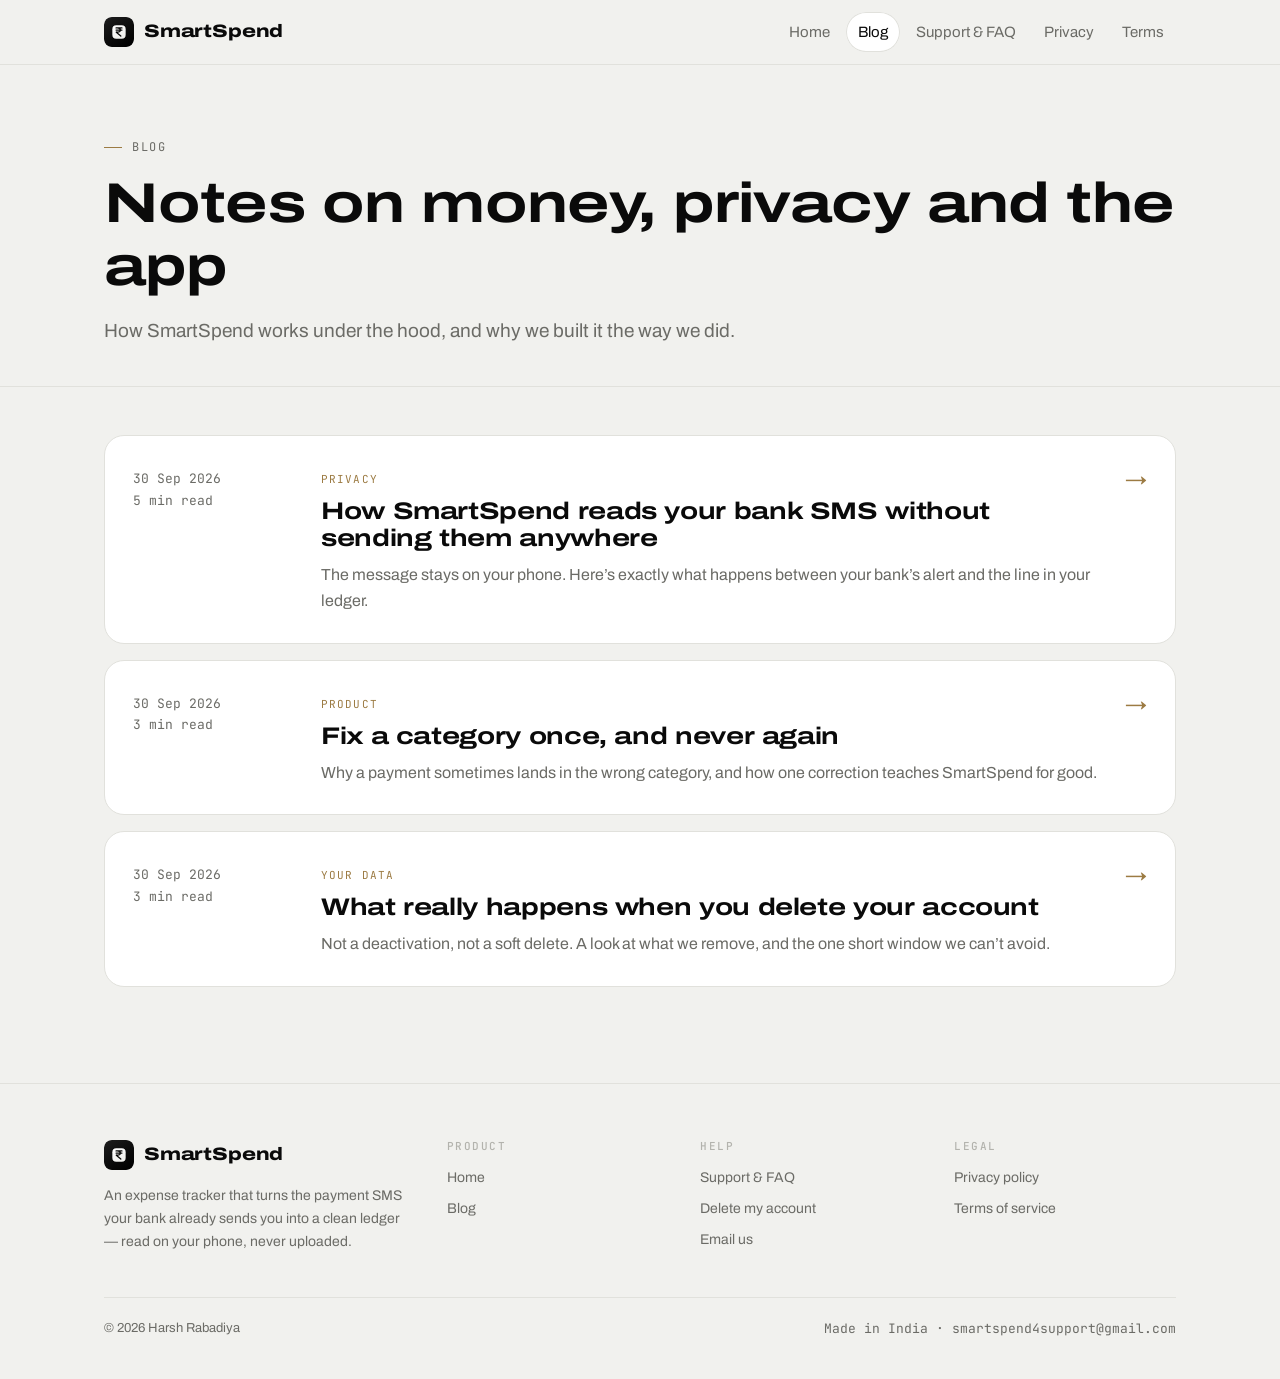
==== docs/blog/index.html @ 2632e9e6 "Redesign the public site in the app's look, and add a blog Home, Privacy Policy, Terms, Support & FA" ====
<!DOCTYPE html>
<html lang="en">
<head>
<meta charset="UTF-8">
<meta name="viewport" content="width=device-width, initial-scale=1">
<title>Blog — SmartSpend</title>
<meta name="description" content="Notes from the SmartSpend team on how the app works, privacy, and managing money with less effort.">
<meta name="theme-color" content="#000000" media="(prefers-color-scheme: dark)">
<meta name="theme-color" content="#F1F1EE" media="(prefers-color-scheme: light)">
<meta property="og:title" content="Blog — SmartSpend">
<meta property="og:description" content="Notes from the SmartSpend team on how the app works, privacy, and managing money with less effort.">
<meta property="og:image" content="../assets/logo.svg">
<link rel="icon" href="../assets/logo.svg" type="image/svg+xml">
<link rel="preconnect" href="https://fonts.googleapis.com"><link rel="preconnect" href="https://fonts.gstatic.com" crossorigin><link href="https://fonts.googleapis.com/css2?family=Archivo:wdth,wght@62..125,400..800&family=JetBrains+Mono:wght@400;500&display=swap" rel="stylesheet">
<link rel="stylesheet" href="../assets/site.css">
</head>
<body>
<a class="skip" href="#main">Skip to content</a>
<header class="site-header">
  <div class="wrap">
    <a class="brand" href="../index.html"><img src="../assets/logo.svg" alt="" width="30" height="30"><span>SmartSpend</span></a>
    <nav class="nav" aria-label="Main"><a href="../index.html">Home</a><a href="../blog/index.html" aria-current="page">Blog</a><a href="../support.html">Support & FAQ</a><a href="../privacy-policy.html">Privacy</a><a href="../terms.html">Terms</a></nav>
  </div>
</header>
<main id="main">
<div class="doc-hero"><div class="wrap"><span class="eyebrow">Blog</span><h1>Notes on money, privacy and the app</h1><p class="lead">How SmartSpend works under the hood, and why we built it the way we did.</p></div></div>
<div class="wrap"><div class="posts"><a class="post-card" href="../blog/how-smartspend-reads-bank-sms.html"><span class="date mono">30 Sep 2026<br>5 min read</span><div><span class="tag">Privacy</span><h2>How SmartSpend reads your bank SMS without sending them anywhere</h2><p>The message stays on your phone. Here&rsquo;s exactly what happens between your bank&rsquo;s alert and the line in your ledger.</p></div><span class="go">&rarr;</span></a><a class="post-card" href="../blog/categories-that-learn.html"><span class="date mono">30 Sep 2026<br>3 min read</span><div><span class="tag">Product</span><h2>Fix a category once, and never again</h2><p>Why a payment sometimes lands in the wrong category, and how one correction teaches SmartSpend for good.</p></div><span class="go">&rarr;</span></a><a class="post-card" href="../blog/what-happens-when-you-delete-your-account.html"><span class="date mono">30 Sep 2026<br>3 min read</span><div><span class="tag">Your data</span><h2>What really happens when you delete your account</h2><p>Not a deactivation, not a soft delete. A look at what we remove, and the one short window we can&rsquo;t avoid.</p></div><span class="go">&rarr;</span></a></div></div>
</main>
<footer class="site-footer">
  <div class="wrap">
    <div class="foot">
      <div>
        <a class="brand" href="../index.html"><img src="../assets/logo.svg" alt="" width="30" height="30"><span>SmartSpend</span></a>
        <p>An expense tracker that turns the payment SMS your bank already sends you into a clean ledger &mdash; read on your phone, never uploaded.</p>
      </div>
      <div><h3>Product</h3><ul><li><a href="../index.html">Home</a></li><li><a href="../blog/index.html">Blog</a></li></ul></div>
      <div><h3>Help</h3><ul><li><a href="../support.html">Support &amp; FAQ</a></li><li><a href="../delete-account.html">Delete my account</a></li><li><a href="mailto:smartspend4support@gmail.com">Email us</a></li></ul></div>
      <div><h3>Legal</h3><ul><li><a href="../privacy-policy.html">Privacy policy</a></li><li><a href="../terms.html">Terms of service</a></li></ul></div>
    </div>
    <div class="legal-line"><span>&copy; 2026 Harsh Rabadiya</span><span class="mono">Made in India &middot; smartspend4support@gmail.com</span></div>
  </div>
</footer>
</body>
</html>
---- docs/assets/site.css ----
/* SmartSpend site — the app's "Ledger" look: ink and paper, one gold accent, wide display
   type, monospaced figures, hairline rules. Colours are the app's own tokens (Color.kt). */

:root {
  --bg: #F1F1EE;          /* Stone */
  --surface: #FFFFFF;     /* Paper */
  --raised: #F7F7F4;
  --line: #E1E1DC;
  --ink: #0A0A0A;
  --soft: #6B6B66;
  --faint: #B3B3AD;
  --gold: #9C7B43;        /* GoldDeep — holds contrast on stone */
  --gold-soft: rgba(156, 123, 67, .12);
  --pos: #2F7A4F;
  --neg: #B5472F;
  --neg-soft: rgba(181, 71, 47, .08);
  --header: rgba(241, 241, 238, .82);
  --shadow: 0 1px 0 rgba(10, 10, 10, .04), 0 12px 32px -18px rgba(10, 10, 10, .28);
  color-scheme: light;
}
@media (prefers-color-scheme: dark) {
  :root:not([data-theme="light"]) {
    --bg: #000000; --surface: #0E0E0E; --raised: #171717; --line: #262626;
    --ink: #F4F4F0; --soft: #8A8A85; --faint: #4A4A47;
    --gold: #B8965A; --gold-soft: rgba(184, 150, 90, .12);
    --pos: #8CC7A1; --neg: #E28A76; --neg-soft: rgba(226, 138, 118, .08);
    --header: rgba(0, 0, 0, .78);
    --shadow: 0 1px 0 rgba(255, 255, 255, .03), 0 16px 40px -20px rgba(0, 0, 0, .9);
    color-scheme: dark;
  }
}
:root[data-theme="dark"] {
  --bg: #000000; --surface: #0E0E0E; --raised: #171717; --line: #262626;
  --ink: #F4F4F0; --soft: #8A8A85; --faint: #4A4A47;
  --gold: #B8965A; --gold-soft: rgba(184, 150, 90, .12);
  --pos: #8CC7A1; --neg: #E28A76; --neg-soft: rgba(226, 138, 118, .08);
  --header: rgba(0, 0, 0, .78);
  --shadow: 0 1px 0 rgba(255, 255, 255, .03), 0 16px 40px -20px rgba(0, 0, 0, .9);
  color-scheme: dark;
}

/* ── Base ─────────────────────────────────────────────────────────────── */
*, *::before, *::after { box-sizing: border-box; }
html { -webkit-text-size-adjust: 100%; scroll-behavior: smooth; scroll-padding-top: 88px; }
body {
  margin: 0;
  background: var(--bg);
  color: var(--ink);
  font-family: "Archivo", system-ui, -apple-system, "Segoe UI", Roboto, sans-serif;
  font-variation-settings: "wdth" 100;
  font-size: 17px;
  line-height: 1.65;
  -webkit-font-smoothing: antialiased;
  overflow-x: hidden;
}
img, svg { display: block; max-width: 100%; }
a { color: inherit; text-decoration-color: var(--gold); text-decoration-thickness: 1.5px; text-underline-offset: 3px; }
a:hover { color: var(--gold); }
::selection { background: var(--gold); color: #000; }
:focus-visible { outline: 2px solid var(--gold); outline-offset: 3px; border-radius: 4px; }

.wrap { width: 100%; max-width: 1120px; margin: 0 auto; padding: 0 24px; }
@media (max-width: 600px) { .wrap { padding: 0 16px; } }

.display, h1, h2, h3 {
  font-variation-settings: "wdth" 125;
  font-weight: 700;
  letter-spacing: -0.015em;
  line-height: 1.12;
  margin: 0;
}
.mono, .eyebrow, .meta, code, kbd, .num {
  font-family: "JetBrains Mono", ui-monospace, SFMono-Regular, Menlo, monospace;
  font-feature-settings: "tnum";
}
.eyebrow {
  display: inline-flex; align-items: center; gap: 10px;
  font-size: 12px; letter-spacing: .14em; text-transform: uppercase; color: var(--soft);
}
.eyebrow::before { content: ""; width: 18px; height: 1px; background: var(--gold); }
.skip { position: absolute; left: -999px; top: 8px; background: var(--ink); color: var(--bg); padding: 8px 12px; border-radius: 8px; z-index: 50; }
.skip:focus { left: 8px; }

/* ── Header ───────────────────────────────────────────────────────────── */
.site-header {
  position: sticky; top: 0; z-index: 20;
  background: var(--header);
  -webkit-backdrop-filter: saturate(160%) blur(14px);
  backdrop-filter: saturate(160%) blur(14px);
  border-bottom: 1px solid var(--line);
}
.site-header .wrap { display: flex; align-items: center; gap: 24px; height: 64px; }
.brand { display: inline-flex; align-items: center; gap: 10px; text-decoration: none; flex-shrink: 0; }
.brand img { width: 30px; height: 30px; border-radius: 8px; }
.brand span { font-variation-settings: "wdth" 125; font-weight: 800; font-size: 18px; letter-spacing: -0.01em; }
.brand:hover { color: inherit; }
.nav { display: flex; gap: 4px; margin-left: auto; overflow-x: auto; scrollbar-width: none; }
.nav::-webkit-scrollbar { display: none; }
.nav a {
  text-decoration: none; font-size: 15px; color: var(--soft);
  padding: 8px 12px; border-radius: 999px; white-space: nowrap;
}
.nav a:hover { color: var(--ink); background: var(--raised); }
.nav a[aria-current="page"] { color: var(--ink); background: var(--surface); box-shadow: inset 0 0 0 1px var(--line); }
@media (max-width: 720px) {
  .site-header .wrap { height: auto; flex-wrap: wrap; gap: 6px 16px; padding-top: 12px; padding-bottom: 8px; }
  .nav { margin-left: 0; width: 100%; }
  .nav a { padding: 6px 10px; font-size: 14px; }
}

/* ── Buttons ──────────────────────────────────────────────────────────── */
.btn {
  display: inline-flex; align-items: center; gap: 10px;
  padding: 13px 22px; border-radius: 999px;
  font-weight: 600; font-size: 16px; text-decoration: none; line-height: 1;
  border: 1px solid transparent; transition: transform .15s ease, background .15s ease;
}
.btn:hover { transform: translateY(-1px); }
.btn-primary { background: var(--ink); color: var(--bg); }
.btn-primary:hover { color: var(--bg); }
.btn-ghost { border-color: var(--line); background: var(--surface); color: var(--ink); }
.btn-ghost:hover { color: var(--ink); border-color: var(--faint); }
.btn-danger { background: var(--neg); color: #fff; }
.btn-danger:hover { color: #fff; }
.btn svg { width: 18px; height: 18px; }

/* ── Home ─────────────────────────────────────────────────────────────── */
.hero { position: relative; padding: 88px 0 72px; overflow: hidden; }
.hero-grid { display: grid; grid-template-columns: 1.1fr .9fr; gap: 56px; align-items: center; }
.hero h1 { font-size: clamp(38px, 6vw, 68px); margin: 18px 0 20px; }
.hero h1 em { font-style: normal; color: var(--gold); }
.hero p.lead { font-size: 19px; color: var(--soft); max-width: 34em; margin: 0 0 32px; }
.hero .actions { display: flex; flex-wrap: wrap; gap: 12px; }
.hero .note { margin-top: 18px; font-size: 13px; color: var(--soft); }
.guilloche { position: absolute; inset: 0; pointer-events: none; color: var(--gold); opacity: .55; }
.hero .wrap { position: relative; z-index: 1; }
:root:not([data-theme="dark"]) .guilloche { opacity: .3; }
@media (prefers-color-scheme: dark) { :root:not([data-theme="light"]) .guilloche { opacity: .55; } }
@media (max-width: 900px) { .guilloche { opacity: .22 !important; } }
@media (max-width: 900px) {
  .hero { padding: 56px 0 48px; }
  .hero-grid { grid-template-columns: 1fr; gap: 40px; }
}

/* The ledger card: an illustration of the app's Home, not a screenshot. */
.ledger {
  position: relative; background: var(--surface); border: 1px solid var(--line);
  border-radius: 24px; padding: 24px; box-shadow: var(--shadow);
}
.ledger .top { display: flex; justify-content: space-between; align-items: baseline; }
.ledger .label { font-size: 11px; letter-spacing: .14em; text-transform: uppercase; color: var(--soft); }
.ledger .total { font-size: 40px; font-weight: 700; margin: 6px 0 4px; font-variation-settings: "wdth" 125; letter-spacing: -0.02em; }
.ledger .bar { height: 6px; border-radius: 99px; background: var(--raised); overflow: hidden; margin: 14px 0 20px; }
.ledger .bar i { display: block; height: 100%; width: 62%; background: var(--ink); border-radius: 99px; }
.ledger ul { list-style: none; margin: 0; padding: 0; }
.ledger li { display: grid; grid-template-columns: 36px 1fr auto; gap: 12px; align-items: center; padding: 12px 0; border-top: 1px solid var(--line); }
.ledger .ico { width: 36px; height: 36px; border-radius: 10px; border: 1px solid var(--line); display: grid; place-items: center; font-size: 15px; font-weight: 700; color: var(--soft); font-variation-settings: "wdth" 125; }
.ledger .who { font-weight: 600; font-size: 15px; line-height: 1.3; }
.ledger .cat { font-size: 12px; color: var(--soft); }
.ledger .amt { font-size: 15px; font-weight: 600; }
.ledger .amt.in { color: var(--pos); }
.ledger .caption { margin: 14px 0 0; font-size: 11px; color: var(--faint); text-align: right; }
.hero .ledger { margin-bottom: 30px; }
.ledger .toast {
  position: absolute; left: -28px; bottom: -30px; width: 250px;
  background: var(--ink); color: var(--bg); border-radius: 16px; padding: 12px 14px;
  box-shadow: var(--shadow); font-size: 13px; line-height: 1.4;
}
.ledger .toast b { display: block; font-size: 14px; }
.ledger .toast span { opacity: .7; }
@media (max-width: 900px) { .ledger .toast { position: static; width: auto; margin-top: 16px; } }

.section { padding: 80px 0; border-top: 1px solid var(--line); }
.section-head { display: flex; flex-direction: column; gap: 14px; max-width: 640px; margin-bottom: 44px; }
.section-head h2 { font-size: clamp(28px, 4vw, 40px); }
.section-head p { color: var(--soft); margin: 0; font-size: 18px; }
@media (max-width: 600px) { .section { padding: 56px 0; } }

.features { display: grid; grid-template-columns: repeat(4, 1fr); border: 1px solid var(--line); border-radius: 20px; overflow: hidden; background: var(--surface); }
.feature { padding: 28px 24px 30px; border-left: 1px solid var(--line); }
.feature:first-child { border-left: 0; }
.feature .n { font-size: 12px; color: var(--gold); letter-spacing: .1em; }
.feature h3 { font-size: 19px; margin: 18px 0 10px; }
.feature p { margin: 0; color: var(--soft); font-size: 15px; line-height: 1.6; }
@media (max-width: 900px) {
  .features { grid-template-columns: 1fr 1fr; }
  .feature:nth-child(3) { border-left: 0; }
  .feature:nth-child(n+3) { border-top: 1px solid var(--line); }
}
@media (max-width: 560px) {
  .features { grid-template-columns: 1fr; }
  .feature { border-left: 0; }
  .feature + .feature { border-top: 1px solid var(--line); }
}

.steps { display: grid; grid-template-columns: repeat(3, 1fr); gap: 20px; counter-reset: step; }
.step { padding: 26px; border-radius: 20px; background: var(--surface); border: 1px solid var(--line); }
.step .num { font-size: 13px; color: var(--soft); }
.step h3 { font-size: 20px; margin: 14px 0 8px; }
.step p { margin: 0; color: var(--soft); font-size: 15px; }
.step .flow { margin-top: 18px; padding: 12px 14px; border-radius: 12px; background: var(--raised); font-size: 12.5px; line-height: 1.55; color: var(--soft); overflow-wrap: anywhere; }
.step .flow b { color: var(--ink); font-weight: 600; }
@media (max-width: 900px) { .steps { grid-template-columns: 1fr; } }

.privacy-band { display: grid; grid-template-columns: 1fr 1fr; gap: 20px; }
.privacy-band .card { padding: 28px; border-radius: 20px; border: 1px solid var(--line); background: var(--surface); }
.privacy-band h3 { font-size: 18px; margin-bottom: 14px; }
.checklist { list-style: none; padding: 0; margin: 0; display: grid; gap: 10px; }
.checklist li { position: relative; padding-left: 30px; font-size: 15px; color: var(--soft); }
.checklist li::before { content: "✓"; color: var(--pos); font-weight: 700; position: absolute; left: 0; }
.checklist.no li::before { content: "✕"; color: var(--neg); }
@media (max-width: 760px) { .privacy-band { grid-template-columns: 1fr; } }

.link-grid { display: grid; grid-template-columns: repeat(4, 1fr); gap: 14px; }
.link-card { display: flex; flex-direction: column; gap: 6px; padding: 22px; border-radius: 18px; background: var(--surface); border: 1px solid var(--line); text-decoration: none; transition: border-color .15s ease, transform .15s ease; }
.link-card:hover { color: inherit; border-color: var(--faint); transform: translateY(-2px); }
.link-card b { font-size: 17px; font-variation-settings: "wdth" 125; }
.link-card span { color: var(--soft); font-size: 14px; line-height: 1.5; }
.link-card .arrow { margin-top: auto; padding-top: 10px; color: var(--gold); font-size: 13px; }
@media (max-width: 900px) { .link-grid { grid-template-columns: 1fr 1fr; } }
@media (max-width: 520px) { .link-grid { grid-template-columns: 1fr; } }

/* ── Documents (policy, terms, support, deletion) ─────────────────────── */
.doc-hero { padding: 64px 0 40px; border-bottom: 1px solid var(--line); }
.doc-hero h1 { font-size: clamp(34px, 5vw, 56px); margin: 16px 0 16px; }
.doc-hero p.lead { color: var(--soft); font-size: 19px; max-width: 40em; margin: 0; }
.meta { display: flex; flex-wrap: wrap; gap: 8px 22px; margin-top: 24px; font-size: 13px; color: var(--soft); }
.meta b { color: var(--ink); font-weight: 500; }

.doc { display: grid; grid-template-columns: 220px minmax(0, 1fr); gap: 64px; padding-top: 48px; padding-bottom: 96px; }
.toc { position: sticky; top: 96px; align-self: start; font-size: 14px; }
.toc p { margin: 0 0 12px; }
.toc ol { list-style: none; margin: 0; padding: 0; border-left: 1px solid var(--line); }
.toc a { display: block; padding: 5px 0 5px 16px; margin-left: -1px; border-left: 1px solid transparent; color: var(--soft); text-decoration: none; line-height: 1.35; }
.toc a:hover { color: var(--ink); border-left-color: var(--gold); }
@media (max-width: 900px) {
  .doc { grid-template-columns: 1fr; gap: 28px; padding-top: 28px; }
  .toc { position: static; background: var(--surface); border: 1px solid var(--line); border-radius: 16px; padding: 18px 20px; }
  .toc ol { columns: 2; column-gap: 16px; border-left: 0; }
  .toc a { padding-left: 0; }
}
@media (max-width: 520px) { .toc ol { columns: 1; } }

.prose { max-width: 720px; }
.prose > section { padding-bottom: 12px; }
.prose > section + section { border-top: 1px solid var(--line); padding-top: 36px; margin-top: 24px; }
.prose h2 { font-size: 24px; margin: 0 0 16px; display: flex; gap: 14px; align-items: baseline; }
.prose h2 .n { font-family: "JetBrains Mono", ui-monospace, monospace; font-size: 13px; color: var(--gold); font-weight: 500; letter-spacing: .05em; font-variation-settings: normal; }
.prose h3 { font-size: 18px; margin: 26px 0 10px; }
.prose p { margin: 0 0 16px; }
.prose ul, .prose ol { margin: 0 0 16px; padding-left: 22px; }
.prose li { margin: 6px 0; }
.prose li::marker { color: var(--gold); }
.prose strong { font-weight: 650; }
.prose table { width: 100%; border-collapse: collapse; margin: 8px 0 20px; font-size: 15px; display: block; overflow-x: auto; }
.prose th, .prose td { text-align: left; padding: 12px 14px; border-bottom: 1px solid var(--line); vertical-align: top; }
.prose th { font-family: "JetBrains Mono", ui-monospace, monospace; font-weight: 500; font-size: 12px; letter-spacing: .08em; text-transform: uppercase; color: var(--soft); }

.summary { background: var(--surface); border: 1px solid var(--line); border-radius: 20px; padding: 24px 26px; margin: 0 0 36px; }
.summary h2 { font-size: 18px; margin-bottom: 14px; }
.summary ul { list-style: none; padding: 0; margin: 0; display: grid; gap: 10px; }
.summary li { position: relative; padding-left: 30px; margin: 0; }
.summary li::before { content: "—"; color: var(--gold); position: absolute; left: 0; }

.callout { border-left: 2px solid var(--gold); background: var(--gold-soft); border-radius: 0 14px 14px 0; padding: 16px 20px; margin: 20px 0; }
.callout p:last-child { margin-bottom: 0; }
.callout.warn { border-left-color: var(--neg); background: var(--neg-soft); }

.path { display: inline-flex; flex-wrap: wrap; gap: 6px; align-items: center; font-size: 14px; }
.path span { padding: 3px 10px; border-radius: 8px; background: var(--raised); border: 1px solid var(--line); font-weight: 500; }
.path i { font-style: normal; color: var(--faint); }

.contact-card { display: flex; flex-wrap: wrap; align-items: center; justify-content: space-between; gap: 16px; background: var(--ink); color: var(--bg); border-radius: 20px; padding: 24px 26px; margin: 28px 0; }
.contact-card p { margin: 0; opacity: .75; font-size: 15px; }
.contact-card b { display: block; font-size: 18px; font-variation-settings: "wdth" 125; margin-bottom: 4px; opacity: 1; }
.contact-card .btn-primary { background: var(--bg); color: var(--ink); }
.contact-card .btn-primary:hover { color: var(--ink); }

/* Deletion steps */
.del-steps { list-style: none; padding: 0; margin: 8px 0 20px; display: grid; gap: 12px; counter-reset: d; }
.del-steps li { counter-increment: d; display: grid; grid-template-columns: 34px 1fr; gap: 14px; align-items: start; margin: 0; }
.del-steps li::before { content: counter(d); width: 34px; height: 34px; border-radius: 50%; border: 1px solid var(--line); background: var(--surface); display: grid; place-items: center; font-family: "JetBrains Mono", monospace; font-size: 13px; }
.deleted-grid { display: grid; grid-template-columns: 1fr 1fr; gap: 12px; margin: 8px 0 20px; }
.deleted-grid div { padding: 16px 18px; border-radius: 14px; background: var(--surface); border: 1px solid var(--line); font-size: 15px; }
.deleted-grid b { display: block; margin-bottom: 4px; }
.deleted-grid span { color: var(--soft); font-size: 14px; }
@media (max-width: 600px) { .deleted-grid { grid-template-columns: 1fr; } }

/* FAQ */
.faq { border-top: 1px solid var(--line); }
.faq details { border-bottom: 1px solid var(--line); }
.faq summary { list-style: none; cursor: pointer; padding: 20px 44px 20px 0; position: relative; font-weight: 600; font-size: 17px; line-height: 1.4; }
.faq summary::-webkit-details-marker { display: none; }
.faq summary::after { content: "+"; position: absolute; right: 4px; top: 50%; transform: translateY(-50%); width: 28px; height: 28px; border-radius: 50%; border: 1px solid var(--line); display: grid; place-items: center; font-weight: 400; color: var(--soft); transition: transform .2s ease; }
.faq details[open] summary::after { content: "–"; }
.faq summary:hover { color: var(--gold); }
.faq .answer { padding: 0 0 22px; color: var(--soft); }
.faq .answer p { margin: 0 0 12px; }
.faq .answer p:last-child { margin-bottom: 0; }
.faq-group { margin-bottom: 40px; }
.faq-group h2 { font-size: 22px; margin-bottom: 16px; }
.banks { display: flex; flex-wrap: wrap; gap: 8px; margin-top: 10px; }
.banks span { font-size: 13px; padding: 4px 10px; border: 1px solid var(--line); border-radius: 999px; background: var(--surface); color: var(--ink); }

/* ── Blog ─────────────────────────────────────────────────────────────── */
.posts { display: grid; gap: 16px; padding: 48px 0 96px; }
.post-card { display: grid; grid-template-columns: 160px 1fr auto; gap: 28px; align-items: start; padding: 28px; border-radius: 20px; background: var(--surface); border: 1px solid var(--line); text-decoration: none; transition: border-color .15s ease, transform .15s ease; }
.post-card:hover { color: inherit; border-color: var(--faint); transform: translateY(-2px); }
.post-card .date { font-size: 13px; color: var(--soft); padding-top: 4px; }
.post-card h2 { font-size: 24px; margin-bottom: 10px; }
.post-card p { margin: 0; color: var(--soft); font-size: 16px; }
.post-card .go { color: var(--gold); font-size: 22px; line-height: 1; padding-top: 4px; }
.tag { display: inline-block; font-family: "JetBrains Mono", monospace; font-size: 11px; letter-spacing: .1em; text-transform: uppercase; color: var(--gold); margin-bottom: 10px; }
@media (max-width: 720px) {
  .post-card { grid-template-columns: 1fr; gap: 8px; padding: 22px; }
  .post-card .go { display: none; }
}

.article { max-width: 720px; margin: 0 auto; padding: 56px 0 96px; }
.article .back { font-size: 14px; color: var(--soft); text-decoration: none; }
.article .back:hover { color: var(--gold); }
.article header { margin: 28px 0 40px; padding-bottom: 32px; border-bottom: 1px solid var(--line); }
.article header h1 { font-size: clamp(32px, 5vw, 48px); margin: 12px 0 16px; }
.article header p.lead { font-size: 20px; color: var(--soft); margin: 0; }
.article .prose { max-width: none; }
.article .prose h2 { font-size: 24px; margin: 40px 0 14px; }
.figure { margin: 28px 0; border-radius: 18px; border: 1px solid var(--line); background: var(--surface); overflow: hidden; }
.figure .fig-head { padding: 10px 16px; border-bottom: 1px solid var(--line); font-size: 12px; color: var(--soft); display: flex; justify-content: space-between; gap: 12px; }
.figure .fig-body { padding: 18px; display: grid; gap: 14px; }
.sms { font-family: "JetBrains Mono", monospace; font-size: 13.5px; line-height: 1.6; background: var(--raised); border-radius: 14px 14px 14px 4px; padding: 14px 16px; overflow-wrap: anywhere; }
.sms mark { background: var(--gold-soft); color: var(--ink); border-bottom: 1.5px solid var(--gold); padding: 0 2px; border-radius: 3px; }
.fields { display: grid; grid-template-columns: repeat(auto-fit, minmax(128px, 1fr)); gap: 10px; }
.fields > div { padding: 10px 12px; border-radius: 10px; border: 1px solid var(--line); min-width: 0; }
.fields .v { overflow-wrap: anywhere; }
.fields dt, .fields .k { font-family: "JetBrains Mono", monospace; font-size: 11px; text-transform: uppercase; letter-spacing: .08em; color: var(--soft); }
.fields .v { font-weight: 600; font-size: 15px; }
.fields .off { opacity: .45; text-decoration: line-through; }
.more { margin-top: 56px; padding-top: 28px; border-top: 1px solid var(--line); }
.more h2 { font-size: 16px; margin-bottom: 14px; }

/* ── Footer ───────────────────────────────────────────────────────────── */
.site-footer { border-top: 1px solid var(--line); padding: 56px 0 40px; font-size: 14px; color: var(--soft); }
.foot { display: grid; grid-template-columns: 1.4fr repeat(3, 1fr); gap: 32px; }
.foot .brand { margin-bottom: 14px; color: var(--ink); }
.foot p { margin: 0; max-width: 28em; }
.foot h3 { font-family: "JetBrains Mono", monospace; font-variation-settings: normal; font-size: 11px; letter-spacing: .14em; text-transform: uppercase; font-weight: 500; color: var(--faint); margin-bottom: 14px; }
.foot ul { list-style: none; margin: 0; padding: 0; display: grid; gap: 8px; }
.foot a { color: var(--soft); text-decoration: none; }
.foot a:hover { color: var(--ink); }
.legal-line { margin-top: 44px; padding-top: 20px; border-top: 1px solid var(--line); display: flex; flex-wrap: wrap; justify-content: space-between; gap: 12px; font-size: 13px; }
@media (max-width: 760px) { .foot { grid-template-columns: 1fr 1fr; } .foot > div:first-child { grid-column: 1 / -1; } }

@media (prefers-reduced-motion: reduce) { *, *::before, *::after { transition: none !important; scroll-behavior: auto !important; } }
@media print {
  .site-header, .site-footer, .toc { display: none; }
  .doc { display: block; padding: 0; }
  body { background: #fff; color: #000; font-size: 12pt; }
}
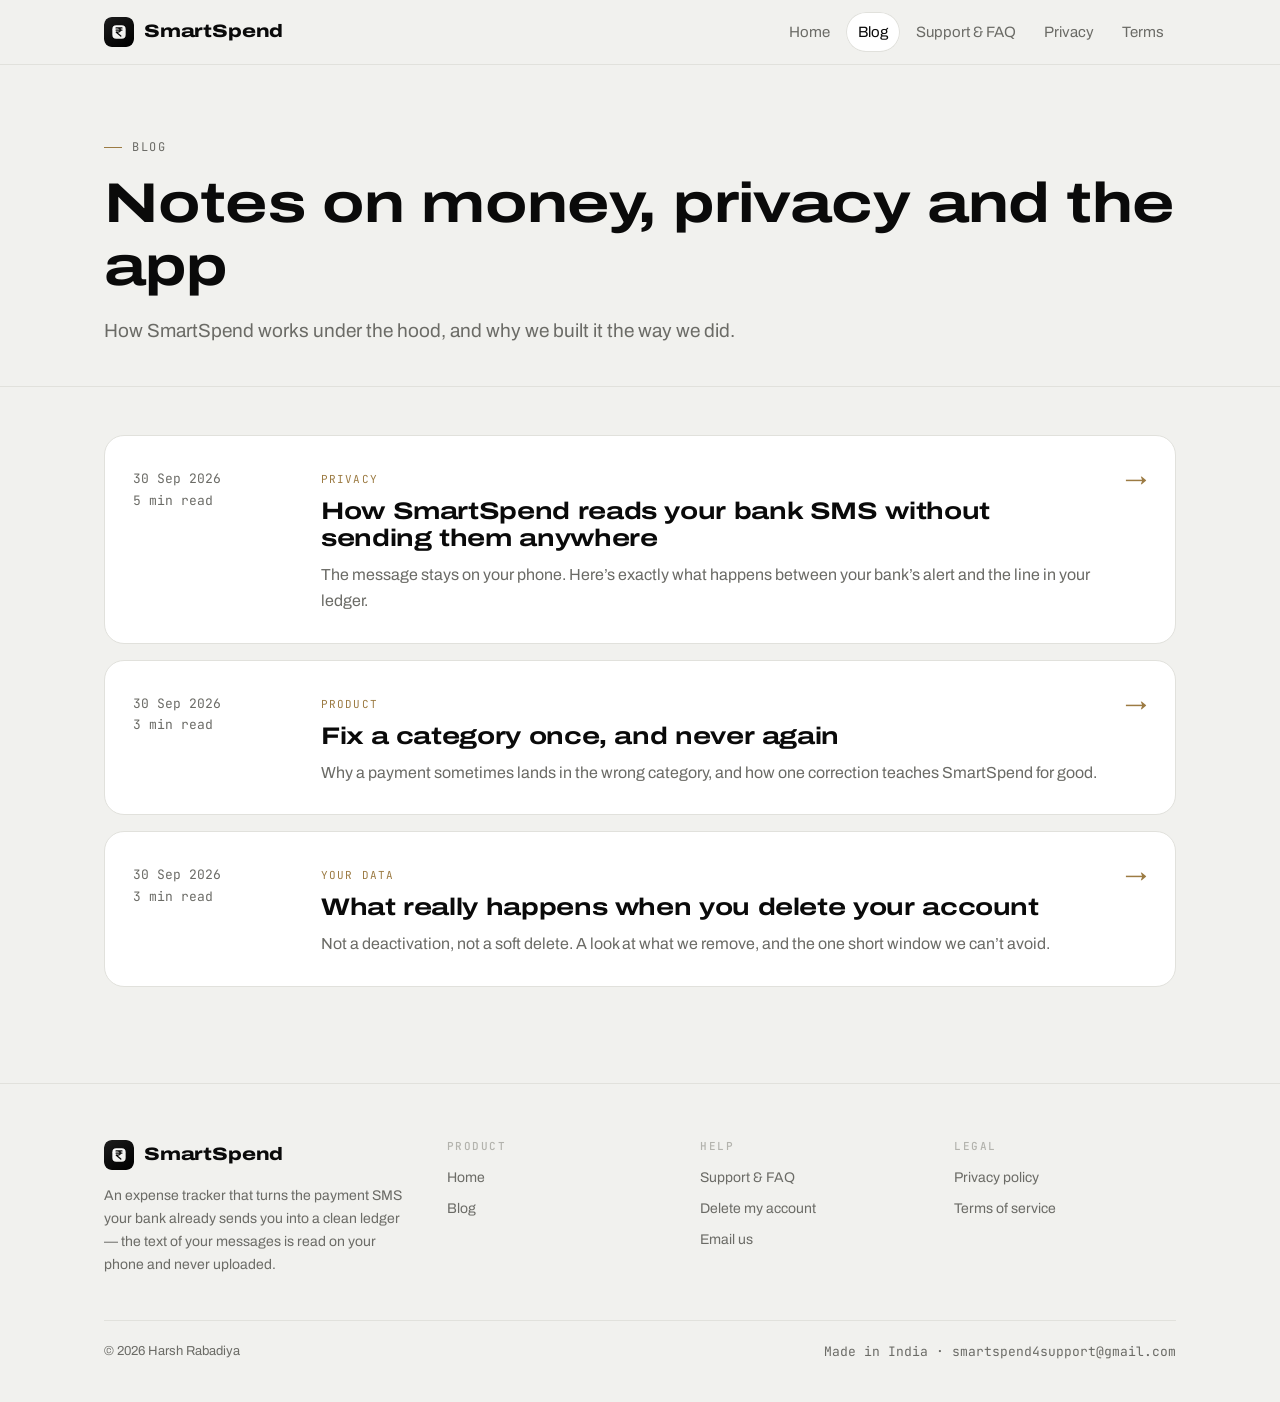
==== commit c15b4357: "Remove committed credentials, add a secret guard, and state the SMS use plainly Credentials - main.p" ====
--- a/docs/blog/index.html
+++ b/docs/blog/index.html
@@ -31,7 +31,7 @@
     <div class="foot">
       <div>
         <a class="brand" href="../index.html"><img src="../assets/logo.svg" alt="" width="30" height="30"><span>SmartSpend</span></a>
-        <p>An expense tracker that turns the payment SMS your bank already sends you into a clean ledger &mdash; read on your phone, never uploaded.</p>
+        <p>An expense tracker that turns the payment SMS your bank already sends you into a clean ledger &mdash; the text of your messages is read on your phone and never uploaded.</p>
       </div>
       <div><h3>Product</h3><ul><li><a href="../index.html">Home</a></li><li><a href="../blog/index.html">Blog</a></li></ul></div>
       <div><h3>Help</h3><ul><li><a href="../support.html">Support &amp; FAQ</a></li><li><a href="../delete-account.html">Delete my account</a></li><li><a href="mailto:smartspend4support@gmail.com">Email us</a></li></ul></div>
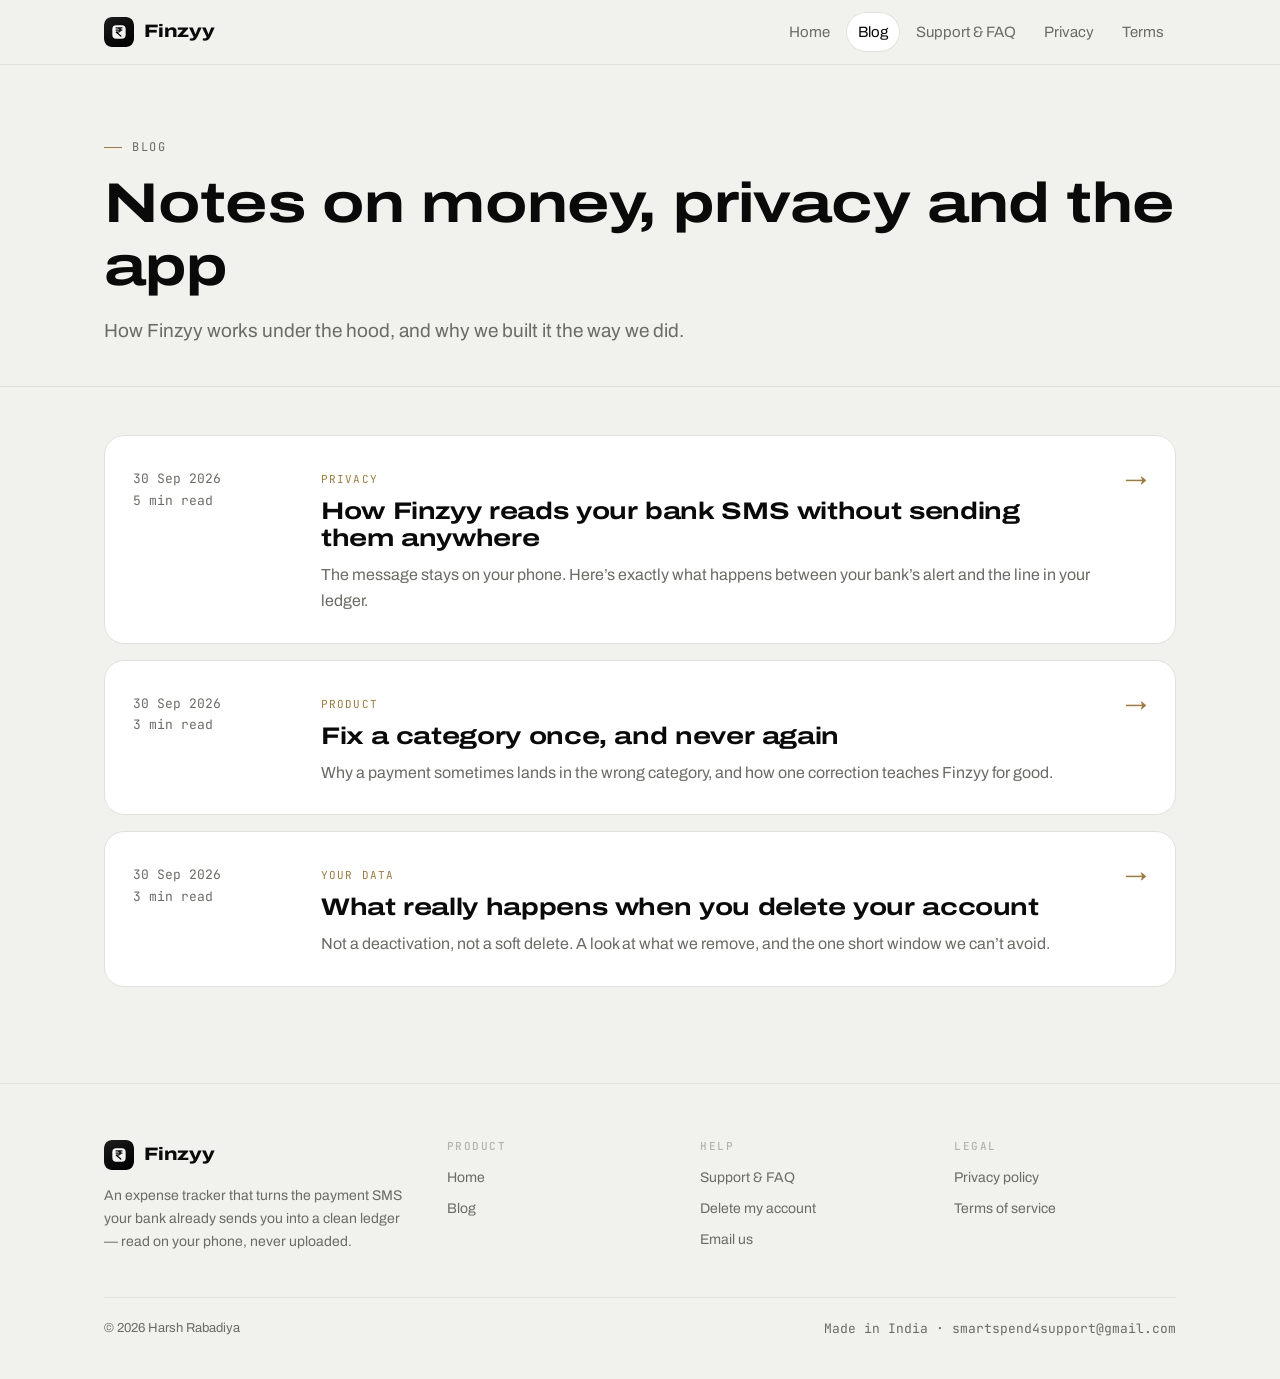
==== commit 16d14994: "Rename the app from SmartSpend to Finzyy everywhere a person can read it App: app_name (launcher lab" ====
--- a/docs/blog/index.html
+++ b/docs/blog/index.html
@@ -3,12 +3,12 @@
 <head>
 <meta charset="UTF-8">
 <meta name="viewport" content="width=device-width, initial-scale=1">
-<title>Blog — SmartSpend</title>
-<meta name="description" content="Notes from the SmartSpend team on how the app works, privacy, and managing money with less effort.">
+<title>Blog — Finzyy</title>
+<meta name="description" content="Notes from the Finzyy team on how the app works, privacy, and managing money with less effort.">
 <meta name="theme-color" content="#000000" media="(prefers-color-scheme: dark)">
 <meta name="theme-color" content="#F1F1EE" media="(prefers-color-scheme: light)">
-<meta property="og:title" content="Blog — SmartSpend">
-<meta property="og:description" content="Notes from the SmartSpend team on how the app works, privacy, and managing money with less effort.">
+<meta property="og:title" content="Blog — Finzyy">
+<meta property="og:description" content="Notes from the Finzyy team on how the app works, privacy, and managing money with less effort.">
 <meta property="og:image" content="../assets/logo.svg">
 <link rel="icon" href="../assets/logo.svg" type="image/svg+xml">
 <link rel="preconnect" href="https://fonts.googleapis.com"><link rel="preconnect" href="https://fonts.gstatic.com" crossorigin><link href="https://fonts.googleapis.com/css2?family=Archivo:wdth,wght@62..125,400..800&family=JetBrains+Mono:wght@400;500&display=swap" rel="stylesheet">
@@ -18,20 +18,20 @@
 <a class="skip" href="#main">Skip to content</a>
 <header class="site-header">
   <div class="wrap">
-    <a class="brand" href="../index.html"><img src="../assets/logo.svg" alt="" width="30" height="30"><span>SmartSpend</span></a>
+    <a class="brand" href="../index.html"><img src="../assets/logo.svg" alt="" width="30" height="30"><span>Finzyy</span></a>
     <nav class="nav" aria-label="Main"><a href="../index.html">Home</a><a href="../blog/index.html" aria-current="page">Blog</a><a href="../support.html">Support & FAQ</a><a href="../privacy-policy.html">Privacy</a><a href="../terms.html">Terms</a></nav>
   </div>
 </header>
 <main id="main">
-<div class="doc-hero"><div class="wrap"><span class="eyebrow">Blog</span><h1>Notes on money, privacy and the app</h1><p class="lead">How SmartSpend works under the hood, and why we built it the way we did.</p></div></div>
-<div class="wrap"><div class="posts"><a class="post-card" href="../blog/how-smartspend-reads-bank-sms.html"><span class="date mono">30 Sep 2026<br>5 min read</span><div><span class="tag">Privacy</span><h2>How SmartSpend reads your bank SMS without sending them anywhere</h2><p>The message stays on your phone. Here&rsquo;s exactly what happens between your bank&rsquo;s alert and the line in your ledger.</p></div><span class="go">&rarr;</span></a><a class="post-card" href="../blog/categories-that-learn.html"><span class="date mono">30 Sep 2026<br>3 min read</span><div><span class="tag">Product</span><h2>Fix a category once, and never again</h2><p>Why a payment sometimes lands in the wrong category, and how one correction teaches SmartSpend for good.</p></div><span class="go">&rarr;</span></a><a class="post-card" href="../blog/what-happens-when-you-delete-your-account.html"><span class="date mono">30 Sep 2026<br>3 min read</span><div><span class="tag">Your data</span><h2>What really happens when you delete your account</h2><p>Not a deactivation, not a soft delete. A look at what we remove, and the one short window we can&rsquo;t avoid.</p></div><span class="go">&rarr;</span></a></div></div>
+<div class="doc-hero"><div class="wrap"><span class="eyebrow">Blog</span><h1>Notes on money, privacy and the app</h1><p class="lead">How Finzyy works under the hood, and why we built it the way we did.</p></div></div>
+<div class="wrap"><div class="posts"><a class="post-card" href="../blog/how-smartspend-reads-bank-sms.html"><span class="date mono">30 Sep 2026<br>5 min read</span><div><span class="tag">Privacy</span><h2>How Finzyy reads your bank SMS without sending them anywhere</h2><p>The message stays on your phone. Here&rsquo;s exactly what happens between your bank&rsquo;s alert and the line in your ledger.</p></div><span class="go">&rarr;</span></a><a class="post-card" href="../blog/categories-that-learn.html"><span class="date mono">30 Sep 2026<br>3 min read</span><div><span class="tag">Product</span><h2>Fix a category once, and never again</h2><p>Why a payment sometimes lands in the wrong category, and how one correction teaches Finzyy for good.</p></div><span class="go">&rarr;</span></a><a class="post-card" href="../blog/what-happens-when-you-delete-your-account.html"><span class="date mono">30 Sep 2026<br>3 min read</span><div><span class="tag">Your data</span><h2>What really happens when you delete your account</h2><p>Not a deactivation, not a soft delete. A look at what we remove, and the one short window we can&rsquo;t avoid.</p></div><span class="go">&rarr;</span></a></div></div>
 </main>
 <footer class="site-footer">
   <div class="wrap">
     <div class="foot">
       <div>
-        <a class="brand" href="../index.html"><img src="../assets/logo.svg" alt="" width="30" height="30"><span>SmartSpend</span></a>
-        <p>An expense tracker that turns the payment SMS your bank already sends you into a clean ledger &mdash; the text of your messages is read on your phone and never uploaded.</p>
+        <a class="brand" href="../index.html"><img src="../assets/logo.svg" alt="" width="30" height="30"><span>Finzyy</span></a>
+        <p>An expense tracker that turns the payment SMS your bank already sends you into a clean ledger &mdash; read on your phone, never uploaded.</p>
       </div>
       <div><h3>Product</h3><ul><li><a href="../index.html">Home</a></li><li><a href="../blog/index.html">Blog</a></li></ul></div>
       <div><h3>Help</h3><ul><li><a href="../support.html">Support &amp; FAQ</a></li><li><a href="../delete-account.html">Delete my account</a></li><li><a href="mailto:smartspend4support@gmail.com">Email us</a></li></ul></div>
--- a/docs/assets/site.css
+++ b/docs/assets/site.css
@@ -1,4 +1,4 @@
-/* SmartSpend site — the app's "Ledger" look: ink and paper, one gold accent, wide display
+/* Finzyy site — the app's "Ledger" look: ink and paper, one gold accent, wide display
    type, monospaced figures, hairline rules. Colours are the app's own tokens (Color.kt). */
 
 :root {
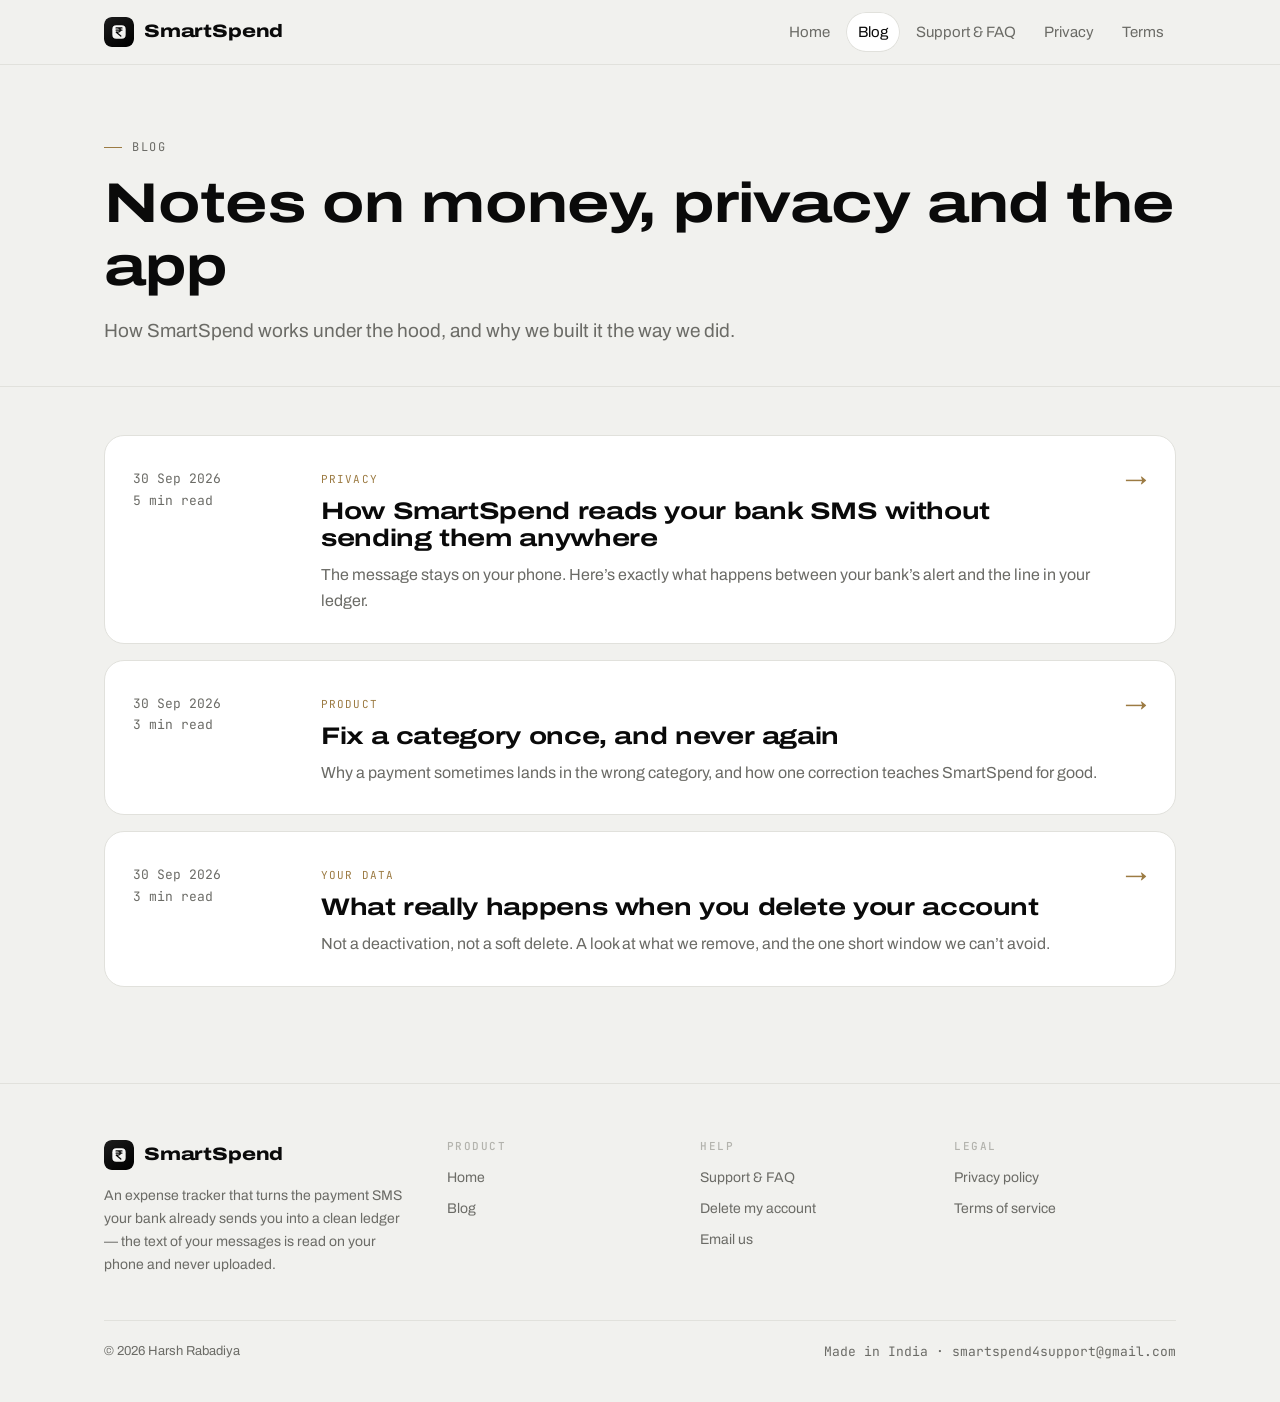
==== commit d1d19bad: "Merge pull request #11 from smartspend4support-eng/harsh/remove-committed-secrets Remove committed c" ====
--- a/docs/blog/index.html
+++ b/docs/blog/index.html
@@ -3,12 +3,12 @@
 <head>
 <meta charset="UTF-8">
 <meta name="viewport" content="width=device-width, initial-scale=1">
-<title>Blog — Finzyy</title>
-<meta name="description" content="Notes from the Finzyy team on how the app works, privacy, and managing money with less effort.">
+<title>Blog — SmartSpend</title>
+<meta name="description" content="Notes from the SmartSpend team on how the app works, privacy, and managing money with less effort.">
 <meta name="theme-color" content="#000000" media="(prefers-color-scheme: dark)">
 <meta name="theme-color" content="#F1F1EE" media="(prefers-color-scheme: light)">
-<meta property="og:title" content="Blog — Finzyy">
-<meta property="og:description" content="Notes from the Finzyy team on how the app works, privacy, and managing money with less effort.">
+<meta property="og:title" content="Blog — SmartSpend">
+<meta property="og:description" content="Notes from the SmartSpend team on how the app works, privacy, and managing money with less effort.">
 <meta property="og:image" content="../assets/logo.svg">
 <link rel="icon" href="../assets/logo.svg" type="image/svg+xml">
 <link rel="preconnect" href="https://fonts.googleapis.com"><link rel="preconnect" href="https://fonts.gstatic.com" crossorigin><link href="https://fonts.googleapis.com/css2?family=Archivo:wdth,wght@62..125,400..800&family=JetBrains+Mono:wght@400;500&display=swap" rel="stylesheet">
@@ -18,20 +18,20 @@
 <a class="skip" href="#main">Skip to content</a>
 <header class="site-header">
   <div class="wrap">
-    <a class="brand" href="../index.html"><img src="../assets/logo.svg" alt="" width="30" height="30"><span>Finzyy</span></a>
+    <a class="brand" href="../index.html"><img src="../assets/logo.svg" alt="" width="30" height="30"><span>SmartSpend</span></a>
     <nav class="nav" aria-label="Main"><a href="../index.html">Home</a><a href="../blog/index.html" aria-current="page">Blog</a><a href="../support.html">Support & FAQ</a><a href="../privacy-policy.html">Privacy</a><a href="../terms.html">Terms</a></nav>
   </div>
 </header>
 <main id="main">
-<div class="doc-hero"><div class="wrap"><span class="eyebrow">Blog</span><h1>Notes on money, privacy and the app</h1><p class="lead">How Finzyy works under the hood, and why we built it the way we did.</p></div></div>
-<div class="wrap"><div class="posts"><a class="post-card" href="../blog/how-smartspend-reads-bank-sms.html"><span class="date mono">30 Sep 2026<br>5 min read</span><div><span class="tag">Privacy</span><h2>How Finzyy reads your bank SMS without sending them anywhere</h2><p>The message stays on your phone. Here&rsquo;s exactly what happens between your bank&rsquo;s alert and the line in your ledger.</p></div><span class="go">&rarr;</span></a><a class="post-card" href="../blog/categories-that-learn.html"><span class="date mono">30 Sep 2026<br>3 min read</span><div><span class="tag">Product</span><h2>Fix a category once, and never again</h2><p>Why a payment sometimes lands in the wrong category, and how one correction teaches Finzyy for good.</p></div><span class="go">&rarr;</span></a><a class="post-card" href="../blog/what-happens-when-you-delete-your-account.html"><span class="date mono">30 Sep 2026<br>3 min read</span><div><span class="tag">Your data</span><h2>What really happens when you delete your account</h2><p>Not a deactivation, not a soft delete. A look at what we remove, and the one short window we can&rsquo;t avoid.</p></div><span class="go">&rarr;</span></a></div></div>
+<div class="doc-hero"><div class="wrap"><span class="eyebrow">Blog</span><h1>Notes on money, privacy and the app</h1><p class="lead">How SmartSpend works under the hood, and why we built it the way we did.</p></div></div>
+<div class="wrap"><div class="posts"><a class="post-card" href="../blog/how-smartspend-reads-bank-sms.html"><span class="date mono">30 Sep 2026<br>5 min read</span><div><span class="tag">Privacy</span><h2>How SmartSpend reads your bank SMS without sending them anywhere</h2><p>The message stays on your phone. Here&rsquo;s exactly what happens between your bank&rsquo;s alert and the line in your ledger.</p></div><span class="go">&rarr;</span></a><a class="post-card" href="../blog/categories-that-learn.html"><span class="date mono">30 Sep 2026<br>3 min read</span><div><span class="tag">Product</span><h2>Fix a category once, and never again</h2><p>Why a payment sometimes lands in the wrong category, and how one correction teaches SmartSpend for good.</p></div><span class="go">&rarr;</span></a><a class="post-card" href="../blog/what-happens-when-you-delete-your-account.html"><span class="date mono">30 Sep 2026<br>3 min read</span><div><span class="tag">Your data</span><h2>What really happens when you delete your account</h2><p>Not a deactivation, not a soft delete. A look at what we remove, and the one short window we can&rsquo;t avoid.</p></div><span class="go">&rarr;</span></a></div></div>
 </main>
 <footer class="site-footer">
   <div class="wrap">
     <div class="foot">
       <div>
-        <a class="brand" href="../index.html"><img src="../assets/logo.svg" alt="" width="30" height="30"><span>Finzyy</span></a>
-        <p>An expense tracker that turns the payment SMS your bank already sends you into a clean ledger &mdash; read on your phone, never uploaded.</p>
+        <a class="brand" href="../index.html"><img src="../assets/logo.svg" alt="" width="30" height="30"><span>SmartSpend</span></a>
+        <p>An expense tracker that turns the payment SMS your bank already sends you into a clean ledger &mdash; the text of your messages is read on your phone and never uploaded.</p>
       </div>
       <div><h3>Product</h3><ul><li><a href="../index.html">Home</a></li><li><a href="../blog/index.html">Blog</a></li></ul></div>
       <div><h3>Help</h3><ul><li><a href="../support.html">Support &amp; FAQ</a></li><li><a href="../delete-account.html">Delete my account</a></li><li><a href="mailto:smartspend4support@gmail.com">Email us</a></li></ul></div>
--- a/docs/assets/site.css
+++ b/docs/assets/site.css
@@ -1,358 +1,358 @@
-/* Finzyy site — the app's "Ledger" look: ink and paper, one gold accent, wide display
-   type, monospaced figures, hairline rules. Colours are the app's own tokens (Color.kt). */
-
-:root {
-  --bg: #F1F1EE;          /* Stone */
-  --surface: #FFFFFF;     /* Paper */
-  --raised: #F7F7F4;
-  --line: #E1E1DC;
-  --ink: #0A0A0A;
-  --soft: #6B6B66;
-  --faint: #B3B3AD;
-  --gold: #9C7B43;        /* GoldDeep — holds contrast on stone */
-  --gold-soft: rgba(156, 123, 67, .12);
-  --pos: #2F7A4F;
-  --neg: #B5472F;
-  --neg-soft: rgba(181, 71, 47, .08);
-  --header: rgba(241, 241, 238, .82);
-  --shadow: 0 1px 0 rgba(10, 10, 10, .04), 0 12px 32px -18px rgba(10, 10, 10, .28);
-  color-scheme: light;
-}
-@media (prefers-color-scheme: dark) {
-  :root:not([data-theme="light"]) {
-    --bg: #000000; --surface: #0E0E0E; --raised: #171717; --line: #262626;
-    --ink: #F4F4F0; --soft: #8A8A85; --faint: #4A4A47;
-    --gold: #B8965A; --gold-soft: rgba(184, 150, 90, .12);
-    --pos: #8CC7A1; --neg: #E28A76; --neg-soft: rgba(226, 138, 118, .08);
-    --header: rgba(0, 0, 0, .78);
-    --shadow: 0 1px 0 rgba(255, 255, 255, .03), 0 16px 40px -20px rgba(0, 0, 0, .9);
-    color-scheme: dark;
-  }
-}
-:root[data-theme="dark"] {
-  --bg: #000000; --surface: #0E0E0E; --raised: #171717; --line: #262626;
-  --ink: #F4F4F0; --soft: #8A8A85; --faint: #4A4A47;
-  --gold: #B8965A; --gold-soft: rgba(184, 150, 90, .12);
-  --pos: #8CC7A1; --neg: #E28A76; --neg-soft: rgba(226, 138, 118, .08);
-  --header: rgba(0, 0, 0, .78);
-  --shadow: 0 1px 0 rgba(255, 255, 255, .03), 0 16px 40px -20px rgba(0, 0, 0, .9);
-  color-scheme: dark;
-}
-
-/* ── Base ─────────────────────────────────────────────────────────────── */
-*, *::before, *::after { box-sizing: border-box; }
-html { -webkit-text-size-adjust: 100%; scroll-behavior: smooth; scroll-padding-top: 88px; }
-body {
-  margin: 0;
-  background: var(--bg);
-  color: var(--ink);
-  font-family: "Archivo", system-ui, -apple-system, "Segoe UI", Roboto, sans-serif;
-  font-variation-settings: "wdth" 100;
-  font-size: 17px;
-  line-height: 1.65;
-  -webkit-font-smoothing: antialiased;
-  overflow-x: hidden;
-}
-img, svg { display: block; max-width: 100%; }
-a { color: inherit; text-decoration-color: var(--gold); text-decoration-thickness: 1.5px; text-underline-offset: 3px; }
-a:hover { color: var(--gold); }
-::selection { background: var(--gold); color: #000; }
-:focus-visible { outline: 2px solid var(--gold); outline-offset: 3px; border-radius: 4px; }
-
-.wrap { width: 100%; max-width: 1120px; margin: 0 auto; padding: 0 24px; }
-@media (max-width: 600px) { .wrap { padding: 0 16px; } }
-
-.display, h1, h2, h3 {
-  font-variation-settings: "wdth" 125;
-  font-weight: 700;
-  letter-spacing: -0.015em;
-  line-height: 1.12;
-  margin: 0;
-}
-.mono, .eyebrow, .meta, code, kbd, .num {
-  font-family: "JetBrains Mono", ui-monospace, SFMono-Regular, Menlo, monospace;
-  font-feature-settings: "tnum";
-}
-.eyebrow {
-  display: inline-flex; align-items: center; gap: 10px;
-  font-size: 12px; letter-spacing: .14em; text-transform: uppercase; color: var(--soft);
-}
-.eyebrow::before { content: ""; width: 18px; height: 1px; background: var(--gold); }
-.skip { position: absolute; left: -999px; top: 8px; background: var(--ink); color: var(--bg); padding: 8px 12px; border-radius: 8px; z-index: 50; }
-.skip:focus { left: 8px; }
-
-/* ── Header ───────────────────────────────────────────────────────────── */
-.site-header {
-  position: sticky; top: 0; z-index: 20;
-  background: var(--header);
-  -webkit-backdrop-filter: saturate(160%) blur(14px);
-  backdrop-filter: saturate(160%) blur(14px);
-  border-bottom: 1px solid var(--line);
-}
-.site-header .wrap { display: flex; align-items: center; gap: 24px; height: 64px; }
-.brand { display: inline-flex; align-items: center; gap: 10px; text-decoration: none; flex-shrink: 0; }
-.brand img { width: 30px; height: 30px; border-radius: 8px; }
-.brand span { font-variation-settings: "wdth" 125; font-weight: 800; font-size: 18px; letter-spacing: -0.01em; }
-.brand:hover { color: inherit; }
-.nav { display: flex; gap: 4px; margin-left: auto; overflow-x: auto; scrollbar-width: none; }
-.nav::-webkit-scrollbar { display: none; }
-.nav a {
-  text-decoration: none; font-size: 15px; color: var(--soft);
-  padding: 8px 12px; border-radius: 999px; white-space: nowrap;
-}
-.nav a:hover { color: var(--ink); background: var(--raised); }
-.nav a[aria-current="page"] { color: var(--ink); background: var(--surface); box-shadow: inset 0 0 0 1px var(--line); }
-@media (max-width: 720px) {
-  .site-header .wrap { height: auto; flex-wrap: wrap; gap: 6px 16px; padding-top: 12px; padding-bottom: 8px; }
-  .nav { margin-left: 0; width: 100%; }
-  .nav a { padding: 6px 10px; font-size: 14px; }
-}
-
-/* ── Buttons ──────────────────────────────────────────────────────────── */
-.btn {
-  display: inline-flex; align-items: center; gap: 10px;
-  padding: 13px 22px; border-radius: 999px;
-  font-weight: 600; font-size: 16px; text-decoration: none; line-height: 1;
-  border: 1px solid transparent; transition: transform .15s ease, background .15s ease;
-}
-.btn:hover { transform: translateY(-1px); }
-.btn-primary { background: var(--ink); color: var(--bg); }
-.btn-primary:hover { color: var(--bg); }
-.btn-ghost { border-color: var(--line); background: var(--surface); color: var(--ink); }
-.btn-ghost:hover { color: var(--ink); border-color: var(--faint); }
-.btn-danger { background: var(--neg); color: #fff; }
-.btn-danger:hover { color: #fff; }
-.btn svg { width: 18px; height: 18px; }
-
-/* ── Home ─────────────────────────────────────────────────────────────── */
-.hero { position: relative; padding: 88px 0 72px; overflow: hidden; }
-.hero-grid { display: grid; grid-template-columns: 1.1fr .9fr; gap: 56px; align-items: center; }
-.hero h1 { font-size: clamp(38px, 6vw, 68px); margin: 18px 0 20px; }
-.hero h1 em { font-style: normal; color: var(--gold); }
-.hero p.lead { font-size: 19px; color: var(--soft); max-width: 34em; margin: 0 0 32px; }
-.hero .actions { display: flex; flex-wrap: wrap; gap: 12px; }
-.hero .note { margin-top: 18px; font-size: 13px; color: var(--soft); }
-.guilloche { position: absolute; inset: 0; pointer-events: none; color: var(--gold); opacity: .55; }
-.hero .wrap { position: relative; z-index: 1; }
-:root:not([data-theme="dark"]) .guilloche { opacity: .3; }
-@media (prefers-color-scheme: dark) { :root:not([data-theme="light"]) .guilloche { opacity: .55; } }
-@media (max-width: 900px) { .guilloche { opacity: .22 !important; } }
-@media (max-width: 900px) {
-  .hero { padding: 56px 0 48px; }
-  .hero-grid { grid-template-columns: 1fr; gap: 40px; }
-}
-
-/* The ledger card: an illustration of the app's Home, not a screenshot. */
-.ledger {
-  position: relative; background: var(--surface); border: 1px solid var(--line);
-  border-radius: 24px; padding: 24px; box-shadow: var(--shadow);
-}
-.ledger .top { display: flex; justify-content: space-between; align-items: baseline; }
-.ledger .label { font-size: 11px; letter-spacing: .14em; text-transform: uppercase; color: var(--soft); }
-.ledger .total { font-size: 40px; font-weight: 700; margin: 6px 0 4px; font-variation-settings: "wdth" 125; letter-spacing: -0.02em; }
-.ledger .bar { height: 6px; border-radius: 99px; background: var(--raised); overflow: hidden; margin: 14px 0 20px; }
-.ledger .bar i { display: block; height: 100%; width: 62%; background: var(--ink); border-radius: 99px; }
-.ledger ul { list-style: none; margin: 0; padding: 0; }
-.ledger li { display: grid; grid-template-columns: 36px 1fr auto; gap: 12px; align-items: center; padding: 12px 0; border-top: 1px solid var(--line); }
-.ledger .ico { width: 36px; height: 36px; border-radius: 10px; border: 1px solid var(--line); display: grid; place-items: center; font-size: 15px; font-weight: 700; color: var(--soft); font-variation-settings: "wdth" 125; }
-.ledger .who { font-weight: 600; font-size: 15px; line-height: 1.3; }
-.ledger .cat { font-size: 12px; color: var(--soft); }
-.ledger .amt { font-size: 15px; font-weight: 600; }
-.ledger .amt.in { color: var(--pos); }
-.ledger .caption { margin: 14px 0 0; font-size: 11px; color: var(--faint); text-align: right; }
-.hero .ledger { margin-bottom: 30px; }
-.ledger .toast {
-  position: absolute; left: -28px; bottom: -30px; width: 250px;
-  background: var(--ink); color: var(--bg); border-radius: 16px; padding: 12px 14px;
-  box-shadow: var(--shadow); font-size: 13px; line-height: 1.4;
-}
-.ledger .toast b { display: block; font-size: 14px; }
-.ledger .toast span { opacity: .7; }
-@media (max-width: 900px) { .ledger .toast { position: static; width: auto; margin-top: 16px; } }
-
-.section { padding: 80px 0; border-top: 1px solid var(--line); }
-.section-head { display: flex; flex-direction: column; gap: 14px; max-width: 640px; margin-bottom: 44px; }
-.section-head h2 { font-size: clamp(28px, 4vw, 40px); }
-.section-head p { color: var(--soft); margin: 0; font-size: 18px; }
-@media (max-width: 600px) { .section { padding: 56px 0; } }
-
-.features { display: grid; grid-template-columns: repeat(4, 1fr); border: 1px solid var(--line); border-radius: 20px; overflow: hidden; background: var(--surface); }
-.feature { padding: 28px 24px 30px; border-left: 1px solid var(--line); }
-.feature:first-child { border-left: 0; }
-.feature .n { font-size: 12px; color: var(--gold); letter-spacing: .1em; }
-.feature h3 { font-size: 19px; margin: 18px 0 10px; }
-.feature p { margin: 0; color: var(--soft); font-size: 15px; line-height: 1.6; }
-@media (max-width: 900px) {
-  .features { grid-template-columns: 1fr 1fr; }
-  .feature:nth-child(3) { border-left: 0; }
-  .feature:nth-child(n+3) { border-top: 1px solid var(--line); }
-}
-@media (max-width: 560px) {
-  .features { grid-template-columns: 1fr; }
-  .feature { border-left: 0; }
-  .feature + .feature { border-top: 1px solid var(--line); }
-}
-
-.steps { display: grid; grid-template-columns: repeat(3, 1fr); gap: 20px; counter-reset: step; }
-.step { padding: 26px; border-radius: 20px; background: var(--surface); border: 1px solid var(--line); }
-.step .num { font-size: 13px; color: var(--soft); }
-.step h3 { font-size: 20px; margin: 14px 0 8px; }
-.step p { margin: 0; color: var(--soft); font-size: 15px; }
-.step .flow { margin-top: 18px; padding: 12px 14px; border-radius: 12px; background: var(--raised); font-size: 12.5px; line-height: 1.55; color: var(--soft); overflow-wrap: anywhere; }
-.step .flow b { color: var(--ink); font-weight: 600; }
-@media (max-width: 900px) { .steps { grid-template-columns: 1fr; } }
-
-.privacy-band { display: grid; grid-template-columns: 1fr 1fr; gap: 20px; }
-.privacy-band .card { padding: 28px; border-radius: 20px; border: 1px solid var(--line); background: var(--surface); }
-.privacy-band h3 { font-size: 18px; margin-bottom: 14px; }
-.checklist { list-style: none; padding: 0; margin: 0; display: grid; gap: 10px; }
-.checklist li { position: relative; padding-left: 30px; font-size: 15px; color: var(--soft); }
-.checklist li::before { content: "✓"; color: var(--pos); font-weight: 700; position: absolute; left: 0; }
-.checklist.no li::before { content: "✕"; color: var(--neg); }
-@media (max-width: 760px) { .privacy-band { grid-template-columns: 1fr; } }
-
-.link-grid { display: grid; grid-template-columns: repeat(4, 1fr); gap: 14px; }
-.link-card { display: flex; flex-direction: column; gap: 6px; padding: 22px; border-radius: 18px; background: var(--surface); border: 1px solid var(--line); text-decoration: none; transition: border-color .15s ease, transform .15s ease; }
-.link-card:hover { color: inherit; border-color: var(--faint); transform: translateY(-2px); }
-.link-card b { font-size: 17px; font-variation-settings: "wdth" 125; }
-.link-card span { color: var(--soft); font-size: 14px; line-height: 1.5; }
-.link-card .arrow { margin-top: auto; padding-top: 10px; color: var(--gold); font-size: 13px; }
-@media (max-width: 900px) { .link-grid { grid-template-columns: 1fr 1fr; } }
-@media (max-width: 520px) { .link-grid { grid-template-columns: 1fr; } }
-
-/* ── Documents (policy, terms, support, deletion) ─────────────────────── */
-.doc-hero { padding: 64px 0 40px; border-bottom: 1px solid var(--line); }
-.doc-hero h1 { font-size: clamp(34px, 5vw, 56px); margin: 16px 0 16px; }
-.doc-hero p.lead { color: var(--soft); font-size: 19px; max-width: 40em; margin: 0; }
-.meta { display: flex; flex-wrap: wrap; gap: 8px 22px; margin-top: 24px; font-size: 13px; color: var(--soft); }
-.meta b { color: var(--ink); font-weight: 500; }
-
-.doc { display: grid; grid-template-columns: 220px minmax(0, 1fr); gap: 64px; padding-top: 48px; padding-bottom: 96px; }
-.toc { position: sticky; top: 96px; align-self: start; font-size: 14px; }
-.toc p { margin: 0 0 12px; }
-.toc ol { list-style: none; margin: 0; padding: 0; border-left: 1px solid var(--line); }
-.toc a { display: block; padding: 5px 0 5px 16px; margin-left: -1px; border-left: 1px solid transparent; color: var(--soft); text-decoration: none; line-height: 1.35; }
-.toc a:hover { color: var(--ink); border-left-color: var(--gold); }
-@media (max-width: 900px) {
-  .doc { grid-template-columns: 1fr; gap: 28px; padding-top: 28px; }
-  .toc { position: static; background: var(--surface); border: 1px solid var(--line); border-radius: 16px; padding: 18px 20px; }
-  .toc ol { columns: 2; column-gap: 16px; border-left: 0; }
-  .toc a { padding-left: 0; }
-}
-@media (max-width: 520px) { .toc ol { columns: 1; } }
-
-.prose { max-width: 720px; }
-.prose > section { padding-bottom: 12px; }
-.prose > section + section { border-top: 1px solid var(--line); padding-top: 36px; margin-top: 24px; }
-.prose h2 { font-size: 24px; margin: 0 0 16px; display: flex; gap: 14px; align-items: baseline; }
-.prose h2 .n { font-family: "JetBrains Mono", ui-monospace, monospace; font-size: 13px; color: var(--gold); font-weight: 500; letter-spacing: .05em; font-variation-settings: normal; }
-.prose h3 { font-size: 18px; margin: 26px 0 10px; }
-.prose p { margin: 0 0 16px; }
-.prose ul, .prose ol { margin: 0 0 16px; padding-left: 22px; }
-.prose li { margin: 6px 0; }
-.prose li::marker { color: var(--gold); }
-.prose strong { font-weight: 650; }
-.prose table { width: 100%; border-collapse: collapse; margin: 8px 0 20px; font-size: 15px; display: block; overflow-x: auto; }
-.prose th, .prose td { text-align: left; padding: 12px 14px; border-bottom: 1px solid var(--line); vertical-align: top; }
-.prose th { font-family: "JetBrains Mono", ui-monospace, monospace; font-weight: 500; font-size: 12px; letter-spacing: .08em; text-transform: uppercase; color: var(--soft); }
-
-.summary { background: var(--surface); border: 1px solid var(--line); border-radius: 20px; padding: 24px 26px; margin: 0 0 36px; }
-.summary h2 { font-size: 18px; margin-bottom: 14px; }
-.summary ul { list-style: none; padding: 0; margin: 0; display: grid; gap: 10px; }
-.summary li { position: relative; padding-left: 30px; margin: 0; }
-.summary li::before { content: "—"; color: var(--gold); position: absolute; left: 0; }
-
-.callout { border-left: 2px solid var(--gold); background: var(--gold-soft); border-radius: 0 14px 14px 0; padding: 16px 20px; margin: 20px 0; }
-.callout p:last-child { margin-bottom: 0; }
-.callout.warn { border-left-color: var(--neg); background: var(--neg-soft); }
-
-.path { display: inline-flex; flex-wrap: wrap; gap: 6px; align-items: center; font-size: 14px; }
-.path span { padding: 3px 10px; border-radius: 8px; background: var(--raised); border: 1px solid var(--line); font-weight: 500; }
-.path i { font-style: normal; color: var(--faint); }
-
-.contact-card { display: flex; flex-wrap: wrap; align-items: center; justify-content: space-between; gap: 16px; background: var(--ink); color: var(--bg); border-radius: 20px; padding: 24px 26px; margin: 28px 0; }
-.contact-card p { margin: 0; opacity: .75; font-size: 15px; }
-.contact-card b { display: block; font-size: 18px; font-variation-settings: "wdth" 125; margin-bottom: 4px; opacity: 1; }
-.contact-card .btn-primary { background: var(--bg); color: var(--ink); }
-.contact-card .btn-primary:hover { color: var(--ink); }
-
-/* Deletion steps */
-.del-steps { list-style: none; padding: 0; margin: 8px 0 20px; display: grid; gap: 12px; counter-reset: d; }
-.del-steps li { counter-increment: d; display: grid; grid-template-columns: 34px 1fr; gap: 14px; align-items: start; margin: 0; }
-.del-steps li::before { content: counter(d); width: 34px; height: 34px; border-radius: 50%; border: 1px solid var(--line); background: var(--surface); display: grid; place-items: center; font-family: "JetBrains Mono", monospace; font-size: 13px; }
-.deleted-grid { display: grid; grid-template-columns: 1fr 1fr; gap: 12px; margin: 8px 0 20px; }
-.deleted-grid div { padding: 16px 18px; border-radius: 14px; background: var(--surface); border: 1px solid var(--line); font-size: 15px; }
-.deleted-grid b { display: block; margin-bottom: 4px; }
-.deleted-grid span { color: var(--soft); font-size: 14px; }
-@media (max-width: 600px) { .deleted-grid { grid-template-columns: 1fr; } }
-
-/* FAQ */
-.faq { border-top: 1px solid var(--line); }
-.faq details { border-bottom: 1px solid var(--line); }
-.faq summary { list-style: none; cursor: pointer; padding: 20px 44px 20px 0; position: relative; font-weight: 600; font-size: 17px; line-height: 1.4; }
-.faq summary::-webkit-details-marker { display: none; }
-.faq summary::after { content: "+"; position: absolute; right: 4px; top: 50%; transform: translateY(-50%); width: 28px; height: 28px; border-radius: 50%; border: 1px solid var(--line); display: grid; place-items: center; font-weight: 400; color: var(--soft); transition: transform .2s ease; }
-.faq details[open] summary::after { content: "–"; }
-.faq summary:hover { color: var(--gold); }
-.faq .answer { padding: 0 0 22px; color: var(--soft); }
-.faq .answer p { margin: 0 0 12px; }
-.faq .answer p:last-child { margin-bottom: 0; }
-.faq-group { margin-bottom: 40px; }
-.faq-group h2 { font-size: 22px; margin-bottom: 16px; }
-.banks { display: flex; flex-wrap: wrap; gap: 8px; margin-top: 10px; }
-.banks span { font-size: 13px; padding: 4px 10px; border: 1px solid var(--line); border-radius: 999px; background: var(--surface); color: var(--ink); }
-
-/* ── Blog ─────────────────────────────────────────────────────────────── */
-.posts { display: grid; gap: 16px; padding: 48px 0 96px; }
-.post-card { display: grid; grid-template-columns: 160px 1fr auto; gap: 28px; align-items: start; padding: 28px; border-radius: 20px; background: var(--surface); border: 1px solid var(--line); text-decoration: none; transition: border-color .15s ease, transform .15s ease; }
-.post-card:hover { color: inherit; border-color: var(--faint); transform: translateY(-2px); }
-.post-card .date { font-size: 13px; color: var(--soft); padding-top: 4px; }
-.post-card h2 { font-size: 24px; margin-bottom: 10px; }
-.post-card p { margin: 0; color: var(--soft); font-size: 16px; }
-.post-card .go { color: var(--gold); font-size: 22px; line-height: 1; padding-top: 4px; }
-.tag { display: inline-block; font-family: "JetBrains Mono", monospace; font-size: 11px; letter-spacing: .1em; text-transform: uppercase; color: var(--gold); margin-bottom: 10px; }
-@media (max-width: 720px) {
-  .post-card { grid-template-columns: 1fr; gap: 8px; padding: 22px; }
-  .post-card .go { display: none; }
-}
-
-.article { max-width: 720px; margin: 0 auto; padding: 56px 0 96px; }
-.article .back { font-size: 14px; color: var(--soft); text-decoration: none; }
-.article .back:hover { color: var(--gold); }
-.article header { margin: 28px 0 40px; padding-bottom: 32px; border-bottom: 1px solid var(--line); }
-.article header h1 { font-size: clamp(32px, 5vw, 48px); margin: 12px 0 16px; }
-.article header p.lead { font-size: 20px; color: var(--soft); margin: 0; }
-.article .prose { max-width: none; }
-.article .prose h2 { font-size: 24px; margin: 40px 0 14px; }
-.figure { margin: 28px 0; border-radius: 18px; border: 1px solid var(--line); background: var(--surface); overflow: hidden; }
-.figure .fig-head { padding: 10px 16px; border-bottom: 1px solid var(--line); font-size: 12px; color: var(--soft); display: flex; justify-content: space-between; gap: 12px; }
-.figure .fig-body { padding: 18px; display: grid; gap: 14px; }
-.sms { font-family: "JetBrains Mono", monospace; font-size: 13.5px; line-height: 1.6; background: var(--raised); border-radius: 14px 14px 14px 4px; padding: 14px 16px; overflow-wrap: anywhere; }
-.sms mark { background: var(--gold-soft); color: var(--ink); border-bottom: 1.5px solid var(--gold); padding: 0 2px; border-radius: 3px; }
-.fields { display: grid; grid-template-columns: repeat(auto-fit, minmax(128px, 1fr)); gap: 10px; }
-.fields > div { padding: 10px 12px; border-radius: 10px; border: 1px solid var(--line); min-width: 0; }
-.fields .v { overflow-wrap: anywhere; }
-.fields dt, .fields .k { font-family: "JetBrains Mono", monospace; font-size: 11px; text-transform: uppercase; letter-spacing: .08em; color: var(--soft); }
-.fields .v { font-weight: 600; font-size: 15px; }
-.fields .off { opacity: .45; text-decoration: line-through; }
-.more { margin-top: 56px; padding-top: 28px; border-top: 1px solid var(--line); }
-.more h2 { font-size: 16px; margin-bottom: 14px; }
-
-/* ── Footer ───────────────────────────────────────────────────────────── */
-.site-footer { border-top: 1px solid var(--line); padding: 56px 0 40px; font-size: 14px; color: var(--soft); }
-.foot { display: grid; grid-template-columns: 1.4fr repeat(3, 1fr); gap: 32px; }
-.foot .brand { margin-bottom: 14px; color: var(--ink); }
-.foot p { margin: 0; max-width: 28em; }
-.foot h3 { font-family: "JetBrains Mono", monospace; font-variation-settings: normal; font-size: 11px; letter-spacing: .14em; text-transform: uppercase; font-weight: 500; color: var(--faint); margin-bottom: 14px; }
-.foot ul { list-style: none; margin: 0; padding: 0; display: grid; gap: 8px; }
-.foot a { color: var(--soft); text-decoration: none; }
-.foot a:hover { color: var(--ink); }
-.legal-line { margin-top: 44px; padding-top: 20px; border-top: 1px solid var(--line); display: flex; flex-wrap: wrap; justify-content: space-between; gap: 12px; font-size: 13px; }
-@media (max-width: 760px) { .foot { grid-template-columns: 1fr 1fr; } .foot > div:first-child { grid-column: 1 / -1; } }
-
-@media (prefers-reduced-motion: reduce) { *, *::before, *::after { transition: none !important; scroll-behavior: auto !important; } }
-@media print {
-  .site-header, .site-footer, .toc { display: none; }
-  .doc { display: block; padding: 0; }
-  body { background: #fff; color: #000; font-size: 12pt; }
-}
+/* Finzyy site — the app's "Ledger" look: ink and paper, one gold accent, wide display
+   type, monospaced figures, hairline rules. Colours are the app's own tokens (Color.kt). */
+
+:root {
+  --bg: #F1F1EE;          /* Stone */
+  --surface: #FFFFFF;     /* Paper */
+  --raised: #F7F7F4;
+  --line: #E1E1DC;
+  --ink: #0A0A0A;
+  --soft: #6B6B66;
+  --faint: #B3B3AD;
+  --gold: #9C7B43;        /* GoldDeep — holds contrast on stone */
+  --gold-soft: rgba(156, 123, 67, .12);
+  --pos: #2F7A4F;
+  --neg: #B5472F;
+  --neg-soft: rgba(181, 71, 47, .08);
+  --header: rgba(241, 241, 238, .82);
+  --shadow: 0 1px 0 rgba(10, 10, 10, .04), 0 12px 32px -18px rgba(10, 10, 10, .28);
+  color-scheme: light;
+}
+@media (prefers-color-scheme: dark) {
+  :root:not([data-theme="light"]) {
+    --bg: #000000; --surface: #0E0E0E; --raised: #171717; --line: #262626;
+    --ink: #F4F4F0; --soft: #8A8A85; --faint: #4A4A47;
+    --gold: #B8965A; --gold-soft: rgba(184, 150, 90, .12);
+    --pos: #8CC7A1; --neg: #E28A76; --neg-soft: rgba(226, 138, 118, .08);
+    --header: rgba(0, 0, 0, .78);
+    --shadow: 0 1px 0 rgba(255, 255, 255, .03), 0 16px 40px -20px rgba(0, 0, 0, .9);
+    color-scheme: dark;
+  }
+}
+:root[data-theme="dark"] {
+  --bg: #000000; --surface: #0E0E0E; --raised: #171717; --line: #262626;
+  --ink: #F4F4F0; --soft: #8A8A85; --faint: #4A4A47;
+  --gold: #B8965A; --gold-soft: rgba(184, 150, 90, .12);
+  --pos: #8CC7A1; --neg: #E28A76; --neg-soft: rgba(226, 138, 118, .08);
+  --header: rgba(0, 0, 0, .78);
+  --shadow: 0 1px 0 rgba(255, 255, 255, .03), 0 16px 40px -20px rgba(0, 0, 0, .9);
+  color-scheme: dark;
+}
+
+/* ── Base ─────────────────────────────────────────────────────────────── */
+*, *::before, *::after { box-sizing: border-box; }
+html { -webkit-text-size-adjust: 100%; scroll-behavior: smooth; scroll-padding-top: 88px; }
+body {
+  margin: 0;
+  background: var(--bg);
+  color: var(--ink);
+  font-family: "Archivo", system-ui, -apple-system, "Segoe UI", Roboto, sans-serif;
+  font-variation-settings: "wdth" 100;
+  font-size: 17px;
+  line-height: 1.65;
+  -webkit-font-smoothing: antialiased;
+  overflow-x: hidden;
+}
+img, svg { display: block; max-width: 100%; }
+a { color: inherit; text-decoration-color: var(--gold); text-decoration-thickness: 1.5px; text-underline-offset: 3px; }
+a:hover { color: var(--gold); }
+::selection { background: var(--gold); color: #000; }
+:focus-visible { outline: 2px solid var(--gold); outline-offset: 3px; border-radius: 4px; }
+
+.wrap { width: 100%; max-width: 1120px; margin: 0 auto; padding: 0 24px; }
+@media (max-width: 600px) { .wrap { padding: 0 16px; } }
+
+.display, h1, h2, h3 {
+  font-variation-settings: "wdth" 125;
+  font-weight: 700;
+  letter-spacing: -0.015em;
+  line-height: 1.12;
+  margin: 0;
+}
+.mono, .eyebrow, .meta, code, kbd, .num {
+  font-family: "JetBrains Mono", ui-monospace, SFMono-Regular, Menlo, monospace;
+  font-feature-settings: "tnum";
+}
+.eyebrow {
+  display: inline-flex; align-items: center; gap: 10px;
+  font-size: 12px; letter-spacing: .14em; text-transform: uppercase; color: var(--soft);
+}
+.eyebrow::before { content: ""; width: 18px; height: 1px; background: var(--gold); }
+.skip { position: absolute; left: -999px; top: 8px; background: var(--ink); color: var(--bg); padding: 8px 12px; border-radius: 8px; z-index: 50; }
+.skip:focus { left: 8px; }
+
+/* ── Header ───────────────────────────────────────────────────────────── */
+.site-header {
+  position: sticky; top: 0; z-index: 20;
+  background: var(--header);
+  -webkit-backdrop-filter: saturate(160%) blur(14px);
+  backdrop-filter: saturate(160%) blur(14px);
+  border-bottom: 1px solid var(--line);
+}
+.site-header .wrap { display: flex; align-items: center; gap: 24px; height: 64px; }
+.brand { display: inline-flex; align-items: center; gap: 10px; text-decoration: none; flex-shrink: 0; }
+.brand img { width: 30px; height: 30px; border-radius: 8px; }
+.brand span { font-variation-settings: "wdth" 125; font-weight: 800; font-size: 18px; letter-spacing: -0.01em; }
+.brand:hover { color: inherit; }
+.nav { display: flex; gap: 4px; margin-left: auto; overflow-x: auto; scrollbar-width: none; }
+.nav::-webkit-scrollbar { display: none; }
+.nav a {
+  text-decoration: none; font-size: 15px; color: var(--soft);
+  padding: 8px 12px; border-radius: 999px; white-space: nowrap;
+}
+.nav a:hover { color: var(--ink); background: var(--raised); }
+.nav a[aria-current="page"] { color: var(--ink); background: var(--surface); box-shadow: inset 0 0 0 1px var(--line); }
+@media (max-width: 720px) {
+  .site-header .wrap { height: auto; flex-wrap: wrap; gap: 6px 16px; padding-top: 12px; padding-bottom: 8px; }
+  .nav { margin-left: 0; width: 100%; }
+  .nav a { padding: 6px 10px; font-size: 14px; }
+}
+
+/* ── Buttons ──────────────────────────────────────────────────────────── */
+.btn {
+  display: inline-flex; align-items: center; gap: 10px;
+  padding: 13px 22px; border-radius: 999px;
+  font-weight: 600; font-size: 16px; text-decoration: none; line-height: 1;
+  border: 1px solid transparent; transition: transform .15s ease, background .15s ease;
+}
+.btn:hover { transform: translateY(-1px); }
+.btn-primary { background: var(--ink); color: var(--bg); }
+.btn-primary:hover { color: var(--bg); }
+.btn-ghost { border-color: var(--line); background: var(--surface); color: var(--ink); }
+.btn-ghost:hover { color: var(--ink); border-color: var(--faint); }
+.btn-danger { background: var(--neg); color: #fff; }
+.btn-danger:hover { color: #fff; }
+.btn svg { width: 18px; height: 18px; }
+
+/* ── Home ─────────────────────────────────────────────────────────────── */
+.hero { position: relative; padding: 88px 0 72px; overflow: hidden; }
+.hero-grid { display: grid; grid-template-columns: 1.1fr .9fr; gap: 56px; align-items: center; }
+.hero h1 { font-size: clamp(38px, 6vw, 68px); margin: 18px 0 20px; }
+.hero h1 em { font-style: normal; color: var(--gold); }
+.hero p.lead { font-size: 19px; color: var(--soft); max-width: 34em; margin: 0 0 32px; }
+.hero .actions { display: flex; flex-wrap: wrap; gap: 12px; }
+.hero .note { margin-top: 18px; font-size: 13px; color: var(--soft); }
+.guilloche { position: absolute; inset: 0; pointer-events: none; color: var(--gold); opacity: .55; }
+.hero .wrap { position: relative; z-index: 1; }
+:root:not([data-theme="dark"]) .guilloche { opacity: .3; }
+@media (prefers-color-scheme: dark) { :root:not([data-theme="light"]) .guilloche { opacity: .55; } }
+@media (max-width: 900px) { .guilloche { opacity: .22 !important; } }
+@media (max-width: 900px) {
+  .hero { padding: 56px 0 48px; }
+  .hero-grid { grid-template-columns: 1fr; gap: 40px; }
+}
+
+/* The ledger card: an illustration of the app's Home, not a screenshot. */
+.ledger {
+  position: relative; background: var(--surface); border: 1px solid var(--line);
+  border-radius: 24px; padding: 24px; box-shadow: var(--shadow);
+}
+.ledger .top { display: flex; justify-content: space-between; align-items: baseline; }
+.ledger .label { font-size: 11px; letter-spacing: .14em; text-transform: uppercase; color: var(--soft); }
+.ledger .total { font-size: 40px; font-weight: 700; margin: 6px 0 4px; font-variation-settings: "wdth" 125; letter-spacing: -0.02em; }
+.ledger .bar { height: 6px; border-radius: 99px; background: var(--raised); overflow: hidden; margin: 14px 0 20px; }
+.ledger .bar i { display: block; height: 100%; width: 62%; background: var(--ink); border-radius: 99px; }
+.ledger ul { list-style: none; margin: 0; padding: 0; }
+.ledger li { display: grid; grid-template-columns: 36px 1fr auto; gap: 12px; align-items: center; padding: 12px 0; border-top: 1px solid var(--line); }
+.ledger .ico { width: 36px; height: 36px; border-radius: 10px; border: 1px solid var(--line); display: grid; place-items: center; font-size: 15px; font-weight: 700; color: var(--soft); font-variation-settings: "wdth" 125; }
+.ledger .who { font-weight: 600; font-size: 15px; line-height: 1.3; }
+.ledger .cat { font-size: 12px; color: var(--soft); }
+.ledger .amt { font-size: 15px; font-weight: 600; }
+.ledger .amt.in { color: var(--pos); }
+.ledger .caption { margin: 14px 0 0; font-size: 11px; color: var(--faint); text-align: right; }
+.hero .ledger { margin-bottom: 30px; }
+.ledger .toast {
+  position: absolute; left: -28px; bottom: -30px; width: 250px;
+  background: var(--ink); color: var(--bg); border-radius: 16px; padding: 12px 14px;
+  box-shadow: var(--shadow); font-size: 13px; line-height: 1.4;
+}
+.ledger .toast b { display: block; font-size: 14px; }
+.ledger .toast span { opacity: .7; }
+@media (max-width: 900px) { .ledger .toast { position: static; width: auto; margin-top: 16px; } }
+
+.section { padding: 80px 0; border-top: 1px solid var(--line); }
+.section-head { display: flex; flex-direction: column; gap: 14px; max-width: 640px; margin-bottom: 44px; }
+.section-head h2 { font-size: clamp(28px, 4vw, 40px); }
+.section-head p { color: var(--soft); margin: 0; font-size: 18px; }
+@media (max-width: 600px) { .section { padding: 56px 0; } }
+
+.features { display: grid; grid-template-columns: repeat(4, 1fr); border: 1px solid var(--line); border-radius: 20px; overflow: hidden; background: var(--surface); }
+.feature { padding: 28px 24px 30px; border-left: 1px solid var(--line); }
+.feature:first-child { border-left: 0; }
+.feature .n { font-size: 12px; color: var(--gold); letter-spacing: .1em; }
+.feature h3 { font-size: 19px; margin: 18px 0 10px; }
+.feature p { margin: 0; color: var(--soft); font-size: 15px; line-height: 1.6; }
+@media (max-width: 900px) {
+  .features { grid-template-columns: 1fr 1fr; }
+  .feature:nth-child(3) { border-left: 0; }
+  .feature:nth-child(n+3) { border-top: 1px solid var(--line); }
+}
+@media (max-width: 560px) {
+  .features { grid-template-columns: 1fr; }
+  .feature { border-left: 0; }
+  .feature + .feature { border-top: 1px solid var(--line); }
+}
+
+.steps { display: grid; grid-template-columns: repeat(3, 1fr); gap: 20px; counter-reset: step; }
+.step { padding: 26px; border-radius: 20px; background: var(--surface); border: 1px solid var(--line); }
+.step .num { font-size: 13px; color: var(--soft); }
+.step h3 { font-size: 20px; margin: 14px 0 8px; }
+.step p { margin: 0; color: var(--soft); font-size: 15px; }
+.step .flow { margin-top: 18px; padding: 12px 14px; border-radius: 12px; background: var(--raised); font-size: 12.5px; line-height: 1.55; color: var(--soft); overflow-wrap: anywhere; }
+.step .flow b { color: var(--ink); font-weight: 600; }
+@media (max-width: 900px) { .steps { grid-template-columns: 1fr; } }
+
+.privacy-band { display: grid; grid-template-columns: 1fr 1fr; gap: 20px; }
+.privacy-band .card { padding: 28px; border-radius: 20px; border: 1px solid var(--line); background: var(--surface); }
+.privacy-band h3 { font-size: 18px; margin-bottom: 14px; }
+.checklist { list-style: none; padding: 0; margin: 0; display: grid; gap: 10px; }
+.checklist li { position: relative; padding-left: 30px; font-size: 15px; color: var(--soft); }
+.checklist li::before { content: "✓"; color: var(--pos); font-weight: 700; position: absolute; left: 0; }
+.checklist.no li::before { content: "✕"; color: var(--neg); }
+@media (max-width: 760px) { .privacy-band { grid-template-columns: 1fr; } }
+
+.link-grid { display: grid; grid-template-columns: repeat(4, 1fr); gap: 14px; }
+.link-card { display: flex; flex-direction: column; gap: 6px; padding: 22px; border-radius: 18px; background: var(--surface); border: 1px solid var(--line); text-decoration: none; transition: border-color .15s ease, transform .15s ease; }
+.link-card:hover { color: inherit; border-color: var(--faint); transform: translateY(-2px); }
+.link-card b { font-size: 17px; font-variation-settings: "wdth" 125; }
+.link-card span { color: var(--soft); font-size: 14px; line-height: 1.5; }
+.link-card .arrow { margin-top: auto; padding-top: 10px; color: var(--gold); font-size: 13px; }
+@media (max-width: 900px) { .link-grid { grid-template-columns: 1fr 1fr; } }
+@media (max-width: 520px) { .link-grid { grid-template-columns: 1fr; } }
+
+/* ── Documents (policy, terms, support, deletion) ─────────────────────── */
+.doc-hero { padding: 64px 0 40px; border-bottom: 1px solid var(--line); }
+.doc-hero h1 { font-size: clamp(34px, 5vw, 56px); margin: 16px 0 16px; }
+.doc-hero p.lead { color: var(--soft); font-size: 19px; max-width: 40em; margin: 0; }
+.meta { display: flex; flex-wrap: wrap; gap: 8px 22px; margin-top: 24px; font-size: 13px; color: var(--soft); }
+.meta b { color: var(--ink); font-weight: 500; }
+
+.doc { display: grid; grid-template-columns: 220px minmax(0, 1fr); gap: 64px; padding-top: 48px; padding-bottom: 96px; }
+.toc { position: sticky; top: 96px; align-self: start; font-size: 14px; }
+.toc p { margin: 0 0 12px; }
+.toc ol { list-style: none; margin: 0; padding: 0; border-left: 1px solid var(--line); }
+.toc a { display: block; padding: 5px 0 5px 16px; margin-left: -1px; border-left: 1px solid transparent; color: var(--soft); text-decoration: none; line-height: 1.35; }
+.toc a:hover { color: var(--ink); border-left-color: var(--gold); }
+@media (max-width: 900px) {
+  .doc { grid-template-columns: 1fr; gap: 28px; padding-top: 28px; }
+  .toc { position: static; background: var(--surface); border: 1px solid var(--line); border-radius: 16px; padding: 18px 20px; }
+  .toc ol { columns: 2; column-gap: 16px; border-left: 0; }
+  .toc a { padding-left: 0; }
+}
+@media (max-width: 520px) { .toc ol { columns: 1; } }
+
+.prose { max-width: 720px; }
+.prose > section { padding-bottom: 12px; }
+.prose > section + section { border-top: 1px solid var(--line); padding-top: 36px; margin-top: 24px; }
+.prose h2 { font-size: 24px; margin: 0 0 16px; display: flex; gap: 14px; align-items: baseline; }
+.prose h2 .n { font-family: "JetBrains Mono", ui-monospace, monospace; font-size: 13px; color: var(--gold); font-weight: 500; letter-spacing: .05em; font-variation-settings: normal; }
+.prose h3 { font-size: 18px; margin: 26px 0 10px; }
+.prose p { margin: 0 0 16px; }
+.prose ul, .prose ol { margin: 0 0 16px; padding-left: 22px; }
+.prose li { margin: 6px 0; }
+.prose li::marker { color: var(--gold); }
+.prose strong { font-weight: 650; }
+.prose table { width: 100%; border-collapse: collapse; margin: 8px 0 20px; font-size: 15px; display: block; overflow-x: auto; }
+.prose th, .prose td { text-align: left; padding: 12px 14px; border-bottom: 1px solid var(--line); vertical-align: top; }
+.prose th { font-family: "JetBrains Mono", ui-monospace, monospace; font-weight: 500; font-size: 12px; letter-spacing: .08em; text-transform: uppercase; color: var(--soft); }
+
+.summary { background: var(--surface); border: 1px solid var(--line); border-radius: 20px; padding: 24px 26px; margin: 0 0 36px; }
+.summary h2 { font-size: 18px; margin-bottom: 14px; }
+.summary ul { list-style: none; padding: 0; margin: 0; display: grid; gap: 10px; }
+.summary li { position: relative; padding-left: 30px; margin: 0; }
+.summary li::before { content: "—"; color: var(--gold); position: absolute; left: 0; }
+
+.callout { border-left: 2px solid var(--gold); background: var(--gold-soft); border-radius: 0 14px 14px 0; padding: 16px 20px; margin: 20px 0; }
+.callout p:last-child { margin-bottom: 0; }
+.callout.warn { border-left-color: var(--neg); background: var(--neg-soft); }
+
+.path { display: inline-flex; flex-wrap: wrap; gap: 6px; align-items: center; font-size: 14px; }
+.path span { padding: 3px 10px; border-radius: 8px; background: var(--raised); border: 1px solid var(--line); font-weight: 500; }
+.path i { font-style: normal; color: var(--faint); }
+
+.contact-card { display: flex; flex-wrap: wrap; align-items: center; justify-content: space-between; gap: 16px; background: var(--ink); color: var(--bg); border-radius: 20px; padding: 24px 26px; margin: 28px 0; }
+.contact-card p { margin: 0; opacity: .75; font-size: 15px; }
+.contact-card b { display: block; font-size: 18px; font-variation-settings: "wdth" 125; margin-bottom: 4px; opacity: 1; }
+.contact-card .btn-primary { background: var(--bg); color: var(--ink); }
+.contact-card .btn-primary:hover { color: var(--ink); }
+
+/* Deletion steps */
+.del-steps { list-style: none; padding: 0; margin: 8px 0 20px; display: grid; gap: 12px; counter-reset: d; }
+.del-steps li { counter-increment: d; display: grid; grid-template-columns: 34px 1fr; gap: 14px; align-items: start; margin: 0; }
+.del-steps li::before { content: counter(d); width: 34px; height: 34px; border-radius: 50%; border: 1px solid var(--line); background: var(--surface); display: grid; place-items: center; font-family: "JetBrains Mono", monospace; font-size: 13px; }
+.deleted-grid { display: grid; grid-template-columns: 1fr 1fr; gap: 12px; margin: 8px 0 20px; }
+.deleted-grid div { padding: 16px 18px; border-radius: 14px; background: var(--surface); border: 1px solid var(--line); font-size: 15px; }
+.deleted-grid b { display: block; margin-bottom: 4px; }
+.deleted-grid span { color: var(--soft); font-size: 14px; }
+@media (max-width: 600px) { .deleted-grid { grid-template-columns: 1fr; } }
+
+/* FAQ */
+.faq { border-top: 1px solid var(--line); }
+.faq details { border-bottom: 1px solid var(--line); }
+.faq summary { list-style: none; cursor: pointer; padding: 20px 44px 20px 0; position: relative; font-weight: 600; font-size: 17px; line-height: 1.4; }
+.faq summary::-webkit-details-marker { display: none; }
+.faq summary::after { content: "+"; position: absolute; right: 4px; top: 50%; transform: translateY(-50%); width: 28px; height: 28px; border-radius: 50%; border: 1px solid var(--line); display: grid; place-items: center; font-weight: 400; color: var(--soft); transition: transform .2s ease; }
+.faq details[open] summary::after { content: "–"; }
+.faq summary:hover { color: var(--gold); }
+.faq .answer { padding: 0 0 22px; color: var(--soft); }
+.faq .answer p { margin: 0 0 12px; }
+.faq .answer p:last-child { margin-bottom: 0; }
+.faq-group { margin-bottom: 40px; }
+.faq-group h2 { font-size: 22px; margin-bottom: 16px; }
+.banks { display: flex; flex-wrap: wrap; gap: 8px; margin-top: 10px; }
+.banks span { font-size: 13px; padding: 4px 10px; border: 1px solid var(--line); border-radius: 999px; background: var(--surface); color: var(--ink); }
+
+/* ── Blog ─────────────────────────────────────────────────────────────── */
+.posts { display: grid; gap: 16px; padding: 48px 0 96px; }
+.post-card { display: grid; grid-template-columns: 160px 1fr auto; gap: 28px; align-items: start; padding: 28px; border-radius: 20px; background: var(--surface); border: 1px solid var(--line); text-decoration: none; transition: border-color .15s ease, transform .15s ease; }
+.post-card:hover { color: inherit; border-color: var(--faint); transform: translateY(-2px); }
+.post-card .date { font-size: 13px; color: var(--soft); padding-top: 4px; }
+.post-card h2 { font-size: 24px; margin-bottom: 10px; }
+.post-card p { margin: 0; color: var(--soft); font-size: 16px; }
+.post-card .go { color: var(--gold); font-size: 22px; line-height: 1; padding-top: 4px; }
+.tag { display: inline-block; font-family: "JetBrains Mono", monospace; font-size: 11px; letter-spacing: .1em; text-transform: uppercase; color: var(--gold); margin-bottom: 10px; }
+@media (max-width: 720px) {
+  .post-card { grid-template-columns: 1fr; gap: 8px; padding: 22px; }
+  .post-card .go { display: none; }
+}
+
+.article { max-width: 720px; margin: 0 auto; padding: 56px 0 96px; }
+.article .back { font-size: 14px; color: var(--soft); text-decoration: none; }
+.article .back:hover { color: var(--gold); }
+.article header { margin: 28px 0 40px; padding-bottom: 32px; border-bottom: 1px solid var(--line); }
+.article header h1 { font-size: clamp(32px, 5vw, 48px); margin: 12px 0 16px; }
+.article header p.lead { font-size: 20px; color: var(--soft); margin: 0; }
+.article .prose { max-width: none; }
+.article .prose h2 { font-size: 24px; margin: 40px 0 14px; }
+.figure { margin: 28px 0; border-radius: 18px; border: 1px solid var(--line); background: var(--surface); overflow: hidden; }
+.figure .fig-head { padding: 10px 16px; border-bottom: 1px solid var(--line); font-size: 12px; color: var(--soft); display: flex; justify-content: space-between; gap: 12px; }
+.figure .fig-body { padding: 18px; display: grid; gap: 14px; }
+.sms { font-family: "JetBrains Mono", monospace; font-size: 13.5px; line-height: 1.6; background: var(--raised); border-radius: 14px 14px 14px 4px; padding: 14px 16px; overflow-wrap: anywhere; }
+.sms mark { background: var(--gold-soft); color: var(--ink); border-bottom: 1.5px solid var(--gold); padding: 0 2px; border-radius: 3px; }
+.fields { display: grid; grid-template-columns: repeat(auto-fit, minmax(128px, 1fr)); gap: 10px; }
+.fields > div { padding: 10px 12px; border-radius: 10px; border: 1px solid var(--line); min-width: 0; }
+.fields .v { overflow-wrap: anywhere; }
+.fields dt, .fields .k { font-family: "JetBrains Mono", monospace; font-size: 11px; text-transform: uppercase; letter-spacing: .08em; color: var(--soft); }
+.fields .v { font-weight: 600; font-size: 15px; }
+.fields .off { opacity: .45; text-decoration: line-through; }
+.more { margin-top: 56px; padding-top: 28px; border-top: 1px solid var(--line); }
+.more h2 { font-size: 16px; margin-bottom: 14px; }
+
+/* ── Footer ───────────────────────────────────────────────────────────── */
+.site-footer { border-top: 1px solid var(--line); padding: 56px 0 40px; font-size: 14px; color: var(--soft); }
+.foot { display: grid; grid-template-columns: 1.4fr repeat(3, 1fr); gap: 32px; }
+.foot .brand { margin-bottom: 14px; color: var(--ink); }
+.foot p { margin: 0; max-width: 28em; }
+.foot h3 { font-family: "JetBrains Mono", monospace; font-variation-settings: normal; font-size: 11px; letter-spacing: .14em; text-transform: uppercase; font-weight: 500; color: var(--faint); margin-bottom: 14px; }
+.foot ul { list-style: none; margin: 0; padding: 0; display: grid; gap: 8px; }
+.foot a { color: var(--soft); text-decoration: none; }
+.foot a:hover { color: var(--ink); }
+.legal-line { margin-top: 44px; padding-top: 20px; border-top: 1px solid var(--line); display: flex; flex-wrap: wrap; justify-content: space-between; gap: 12px; font-size: 13px; }
+@media (max-width: 760px) { .foot { grid-template-columns: 1fr 1fr; } .foot > div:first-child { grid-column: 1 / -1; } }
+
+@media (prefers-reduced-motion: reduce) { *, *::before, *::after { transition: none !important; scroll-behavior: auto !important; } }
+@media print {
+  .site-header, .site-footer, .toc { display: none; }
+  .doc { display: block; padding: 0; }
+  body { background: #fff; color: #000; font-size: 12pt; }
+}
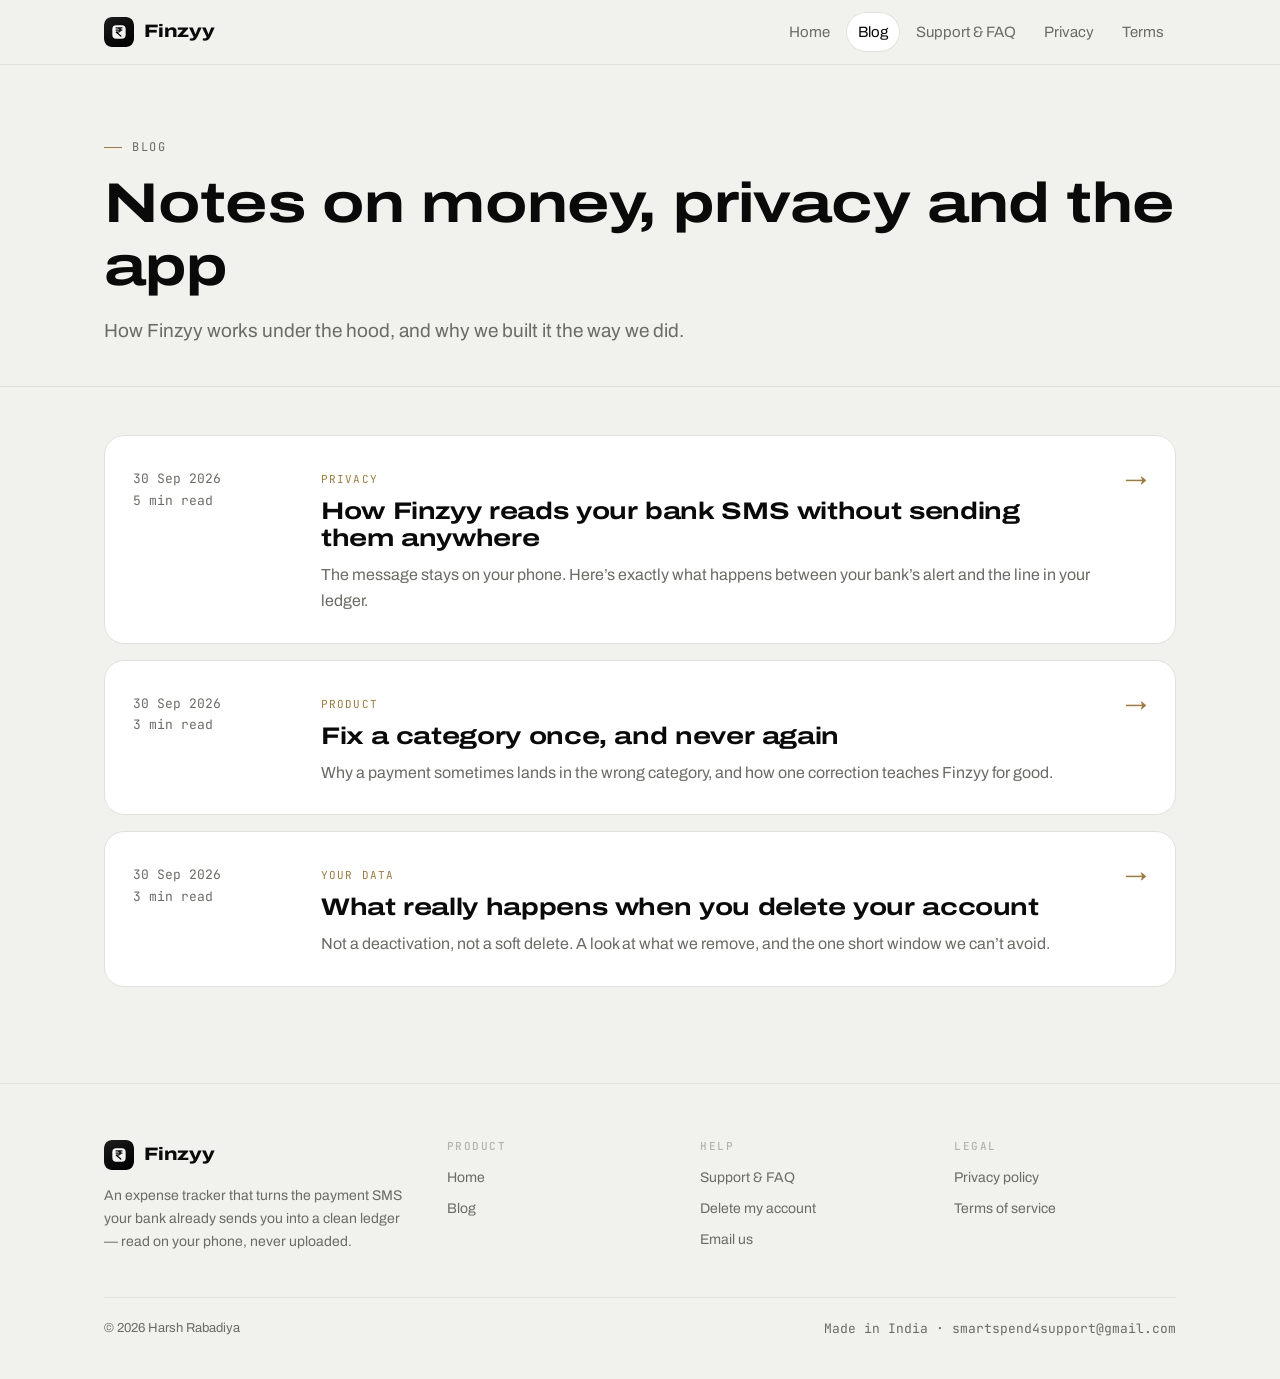
==== commit 7baabfb5: "Merge main into harsh/categorization-and-notifications Brings in the 25 commits this branch was miss" ====
--- a/docs/blog/index.html
+++ b/docs/blog/index.html
@@ -3,12 +3,12 @@
 <head>
 <meta charset="UTF-8">
 <meta name="viewport" content="width=device-width, initial-scale=1">
-<title>Blog — SmartSpend</title>
-<meta name="description" content="Notes from the SmartSpend team on how the app works, privacy, and managing money with less effort.">
+<title>Blog — Finzyy</title>
+<meta name="description" content="Notes from the Finzyy team on how the app works, privacy, and managing money with less effort.">
 <meta name="theme-color" content="#000000" media="(prefers-color-scheme: dark)">
 <meta name="theme-color" content="#F1F1EE" media="(prefers-color-scheme: light)">
-<meta property="og:title" content="Blog — SmartSpend">
-<meta property="og:description" content="Notes from the SmartSpend team on how the app works, privacy, and managing money with less effort.">
+<meta property="og:title" content="Blog — Finzyy">
+<meta property="og:description" content="Notes from the Finzyy team on how the app works, privacy, and managing money with less effort.">
 <meta property="og:image" content="../assets/logo.svg">
 <link rel="icon" href="../assets/logo.svg" type="image/svg+xml">
 <link rel="preconnect" href="https://fonts.googleapis.com"><link rel="preconnect" href="https://fonts.gstatic.com" crossorigin><link href="https://fonts.googleapis.com/css2?family=Archivo:wdth,wght@62..125,400..800&family=JetBrains+Mono:wght@400;500&display=swap" rel="stylesheet">
@@ -18,20 +18,20 @@
 <a class="skip" href="#main">Skip to content</a>
 <header class="site-header">
   <div class="wrap">
-    <a class="brand" href="../index.html"><img src="../assets/logo.svg" alt="" width="30" height="30"><span>SmartSpend</span></a>
+    <a class="brand" href="../index.html"><img src="../assets/logo.svg" alt="" width="30" height="30"><span>Finzyy</span></a>
     <nav class="nav" aria-label="Main"><a href="../index.html">Home</a><a href="../blog/index.html" aria-current="page">Blog</a><a href="../support.html">Support & FAQ</a><a href="../privacy-policy.html">Privacy</a><a href="../terms.html">Terms</a></nav>
   </div>
 </header>
 <main id="main">
-<div class="doc-hero"><div class="wrap"><span class="eyebrow">Blog</span><h1>Notes on money, privacy and the app</h1><p class="lead">How SmartSpend works under the hood, and why we built it the way we did.</p></div></div>
-<div class="wrap"><div class="posts"><a class="post-card" href="../blog/how-smartspend-reads-bank-sms.html"><span class="date mono">30 Sep 2026<br>5 min read</span><div><span class="tag">Privacy</span><h2>How SmartSpend reads your bank SMS without sending them anywhere</h2><p>The message stays on your phone. Here&rsquo;s exactly what happens between your bank&rsquo;s alert and the line in your ledger.</p></div><span class="go">&rarr;</span></a><a class="post-card" href="../blog/categories-that-learn.html"><span class="date mono">30 Sep 2026<br>3 min read</span><div><span class="tag">Product</span><h2>Fix a category once, and never again</h2><p>Why a payment sometimes lands in the wrong category, and how one correction teaches SmartSpend for good.</p></div><span class="go">&rarr;</span></a><a class="post-card" href="../blog/what-happens-when-you-delete-your-account.html"><span class="date mono">30 Sep 2026<br>3 min read</span><div><span class="tag">Your data</span><h2>What really happens when you delete your account</h2><p>Not a deactivation, not a soft delete. A look at what we remove, and the one short window we can&rsquo;t avoid.</p></div><span class="go">&rarr;</span></a></div></div>
+<div class="doc-hero"><div class="wrap"><span class="eyebrow">Blog</span><h1>Notes on money, privacy and the app</h1><p class="lead">How Finzyy works under the hood, and why we built it the way we did.</p></div></div>
+<div class="wrap"><div class="posts"><a class="post-card" href="../blog/how-smartspend-reads-bank-sms.html"><span class="date mono">30 Sep 2026<br>5 min read</span><div><span class="tag">Privacy</span><h2>How Finzyy reads your bank SMS without sending them anywhere</h2><p>The message stays on your phone. Here&rsquo;s exactly what happens between your bank&rsquo;s alert and the line in your ledger.</p></div><span class="go">&rarr;</span></a><a class="post-card" href="../blog/categories-that-learn.html"><span class="date mono">30 Sep 2026<br>3 min read</span><div><span class="tag">Product</span><h2>Fix a category once, and never again</h2><p>Why a payment sometimes lands in the wrong category, and how one correction teaches Finzyy for good.</p></div><span class="go">&rarr;</span></a><a class="post-card" href="../blog/what-happens-when-you-delete-your-account.html"><span class="date mono">30 Sep 2026<br>3 min read</span><div><span class="tag">Your data</span><h2>What really happens when you delete your account</h2><p>Not a deactivation, not a soft delete. A look at what we remove, and the one short window we can&rsquo;t avoid.</p></div><span class="go">&rarr;</span></a></div></div>
 </main>
 <footer class="site-footer">
   <div class="wrap">
     <div class="foot">
       <div>
-        <a class="brand" href="../index.html"><img src="../assets/logo.svg" alt="" width="30" height="30"><span>SmartSpend</span></a>
-        <p>An expense tracker that turns the payment SMS your bank already sends you into a clean ledger &mdash; the text of your messages is read on your phone and never uploaded.</p>
+        <a class="brand" href="../index.html"><img src="../assets/logo.svg" alt="" width="30" height="30"><span>Finzyy</span></a>
+        <p>An expense tracker that turns the payment SMS your bank already sends you into a clean ledger &mdash; read on your phone, never uploaded.</p>
       </div>
       <div><h3>Product</h3><ul><li><a href="../index.html">Home</a></li><li><a href="../blog/index.html">Blog</a></li></ul></div>
       <div><h3>Help</h3><ul><li><a href="../support.html">Support &amp; FAQ</a></li><li><a href="../delete-account.html">Delete my account</a></li><li><a href="mailto:smartspend4support@gmail.com">Email us</a></li></ul></div>
--- a/docs/assets/site.css
+++ b/docs/assets/site.css
@@ -1,358 +1,358 @@
-/* Finzyy site — the app's "Ledger" look: ink and paper, one gold accent, wide display
-   type, monospaced figures, hairline rules. Colours are the app's own tokens (Color.kt). */
-
-:root {
-  --bg: #F1F1EE;          /* Stone */
-  --surface: #FFFFFF;     /* Paper */
-  --raised: #F7F7F4;
-  --line: #E1E1DC;
-  --ink: #0A0A0A;
-  --soft: #6B6B66;
-  --faint: #B3B3AD;
-  --gold: #9C7B43;        /* GoldDeep — holds contrast on stone */
-  --gold-soft: rgba(156, 123, 67, .12);
-  --pos: #2F7A4F;
-  --neg: #B5472F;
-  --neg-soft: rgba(181, 71, 47, .08);
-  --header: rgba(241, 241, 238, .82);
-  --shadow: 0 1px 0 rgba(10, 10, 10, .04), 0 12px 32px -18px rgba(10, 10, 10, .28);
-  color-scheme: light;
-}
-@media (prefers-color-scheme: dark) {
-  :root:not([data-theme="light"]) {
-    --bg: #000000; --surface: #0E0E0E; --raised: #171717; --line: #262626;
-    --ink: #F4F4F0; --soft: #8A8A85; --faint: #4A4A47;
-    --gold: #B8965A; --gold-soft: rgba(184, 150, 90, .12);
-    --pos: #8CC7A1; --neg: #E28A76; --neg-soft: rgba(226, 138, 118, .08);
-    --header: rgba(0, 0, 0, .78);
-    --shadow: 0 1px 0 rgba(255, 255, 255, .03), 0 16px 40px -20px rgba(0, 0, 0, .9);
-    color-scheme: dark;
-  }
-}
-:root[data-theme="dark"] {
-  --bg: #000000; --surface: #0E0E0E; --raised: #171717; --line: #262626;
-  --ink: #F4F4F0; --soft: #8A8A85; --faint: #4A4A47;
-  --gold: #B8965A; --gold-soft: rgba(184, 150, 90, .12);
-  --pos: #8CC7A1; --neg: #E28A76; --neg-soft: rgba(226, 138, 118, .08);
-  --header: rgba(0, 0, 0, .78);
-  --shadow: 0 1px 0 rgba(255, 255, 255, .03), 0 16px 40px -20px rgba(0, 0, 0, .9);
-  color-scheme: dark;
-}
-
-/* ── Base ─────────────────────────────────────────────────────────────── */
-*, *::before, *::after { box-sizing: border-box; }
-html { -webkit-text-size-adjust: 100%; scroll-behavior: smooth; scroll-padding-top: 88px; }
-body {
-  margin: 0;
-  background: var(--bg);
-  color: var(--ink);
-  font-family: "Archivo", system-ui, -apple-system, "Segoe UI", Roboto, sans-serif;
-  font-variation-settings: "wdth" 100;
-  font-size: 17px;
-  line-height: 1.65;
-  -webkit-font-smoothing: antialiased;
-  overflow-x: hidden;
-}
-img, svg { display: block; max-width: 100%; }
-a { color: inherit; text-decoration-color: var(--gold); text-decoration-thickness: 1.5px; text-underline-offset: 3px; }
-a:hover { color: var(--gold); }
-::selection { background: var(--gold); color: #000; }
-:focus-visible { outline: 2px solid var(--gold); outline-offset: 3px; border-radius: 4px; }
-
-.wrap { width: 100%; max-width: 1120px; margin: 0 auto; padding: 0 24px; }
-@media (max-width: 600px) { .wrap { padding: 0 16px; } }
-
-.display, h1, h2, h3 {
-  font-variation-settings: "wdth" 125;
-  font-weight: 700;
-  letter-spacing: -0.015em;
-  line-height: 1.12;
-  margin: 0;
-}
-.mono, .eyebrow, .meta, code, kbd, .num {
-  font-family: "JetBrains Mono", ui-monospace, SFMono-Regular, Menlo, monospace;
-  font-feature-settings: "tnum";
-}
-.eyebrow {
-  display: inline-flex; align-items: center; gap: 10px;
-  font-size: 12px; letter-spacing: .14em; text-transform: uppercase; color: var(--soft);
-}
-.eyebrow::before { content: ""; width: 18px; height: 1px; background: var(--gold); }
-.skip { position: absolute; left: -999px; top: 8px; background: var(--ink); color: var(--bg); padding: 8px 12px; border-radius: 8px; z-index: 50; }
-.skip:focus { left: 8px; }
-
-/* ── Header ───────────────────────────────────────────────────────────── */
-.site-header {
-  position: sticky; top: 0; z-index: 20;
-  background: var(--header);
-  -webkit-backdrop-filter: saturate(160%) blur(14px);
-  backdrop-filter: saturate(160%) blur(14px);
-  border-bottom: 1px solid var(--line);
-}
-.site-header .wrap { display: flex; align-items: center; gap: 24px; height: 64px; }
-.brand { display: inline-flex; align-items: center; gap: 10px; text-decoration: none; flex-shrink: 0; }
-.brand img { width: 30px; height: 30px; border-radius: 8px; }
-.brand span { font-variation-settings: "wdth" 125; font-weight: 800; font-size: 18px; letter-spacing: -0.01em; }
-.brand:hover { color: inherit; }
-.nav { display: flex; gap: 4px; margin-left: auto; overflow-x: auto; scrollbar-width: none; }
-.nav::-webkit-scrollbar { display: none; }
-.nav a {
-  text-decoration: none; font-size: 15px; color: var(--soft);
-  padding: 8px 12px; border-radius: 999px; white-space: nowrap;
-}
-.nav a:hover { color: var(--ink); background: var(--raised); }
-.nav a[aria-current="page"] { color: var(--ink); background: var(--surface); box-shadow: inset 0 0 0 1px var(--line); }
-@media (max-width: 720px) {
-  .site-header .wrap { height: auto; flex-wrap: wrap; gap: 6px 16px; padding-top: 12px; padding-bottom: 8px; }
-  .nav { margin-left: 0; width: 100%; }
-  .nav a { padding: 6px 10px; font-size: 14px; }
-}
-
-/* ── Buttons ──────────────────────────────────────────────────────────── */
-.btn {
-  display: inline-flex; align-items: center; gap: 10px;
-  padding: 13px 22px; border-radius: 999px;
-  font-weight: 600; font-size: 16px; text-decoration: none; line-height: 1;
-  border: 1px solid transparent; transition: transform .15s ease, background .15s ease;
-}
-.btn:hover { transform: translateY(-1px); }
-.btn-primary { background: var(--ink); color: var(--bg); }
-.btn-primary:hover { color: var(--bg); }
-.btn-ghost { border-color: var(--line); background: var(--surface); color: var(--ink); }
-.btn-ghost:hover { color: var(--ink); border-color: var(--faint); }
-.btn-danger { background: var(--neg); color: #fff; }
-.btn-danger:hover { color: #fff; }
-.btn svg { width: 18px; height: 18px; }
-
-/* ── Home ─────────────────────────────────────────────────────────────── */
-.hero { position: relative; padding: 88px 0 72px; overflow: hidden; }
-.hero-grid { display: grid; grid-template-columns: 1.1fr .9fr; gap: 56px; align-items: center; }
-.hero h1 { font-size: clamp(38px, 6vw, 68px); margin: 18px 0 20px; }
-.hero h1 em { font-style: normal; color: var(--gold); }
-.hero p.lead { font-size: 19px; color: var(--soft); max-width: 34em; margin: 0 0 32px; }
-.hero .actions { display: flex; flex-wrap: wrap; gap: 12px; }
-.hero .note { margin-top: 18px; font-size: 13px; color: var(--soft); }
-.guilloche { position: absolute; inset: 0; pointer-events: none; color: var(--gold); opacity: .55; }
-.hero .wrap { position: relative; z-index: 1; }
-:root:not([data-theme="dark"]) .guilloche { opacity: .3; }
-@media (prefers-color-scheme: dark) { :root:not([data-theme="light"]) .guilloche { opacity: .55; } }
-@media (max-width: 900px) { .guilloche { opacity: .22 !important; } }
-@media (max-width: 900px) {
-  .hero { padding: 56px 0 48px; }
-  .hero-grid { grid-template-columns: 1fr; gap: 40px; }
-}
-
-/* The ledger card: an illustration of the app's Home, not a screenshot. */
-.ledger {
-  position: relative; background: var(--surface); border: 1px solid var(--line);
-  border-radius: 24px; padding: 24px; box-shadow: var(--shadow);
-}
-.ledger .top { display: flex; justify-content: space-between; align-items: baseline; }
-.ledger .label { font-size: 11px; letter-spacing: .14em; text-transform: uppercase; color: var(--soft); }
-.ledger .total { font-size: 40px; font-weight: 700; margin: 6px 0 4px; font-variation-settings: "wdth" 125; letter-spacing: -0.02em; }
-.ledger .bar { height: 6px; border-radius: 99px; background: var(--raised); overflow: hidden; margin: 14px 0 20px; }
-.ledger .bar i { display: block; height: 100%; width: 62%; background: var(--ink); border-radius: 99px; }
-.ledger ul { list-style: none; margin: 0; padding: 0; }
-.ledger li { display: grid; grid-template-columns: 36px 1fr auto; gap: 12px; align-items: center; padding: 12px 0; border-top: 1px solid var(--line); }
-.ledger .ico { width: 36px; height: 36px; border-radius: 10px; border: 1px solid var(--line); display: grid; place-items: center; font-size: 15px; font-weight: 700; color: var(--soft); font-variation-settings: "wdth" 125; }
-.ledger .who { font-weight: 600; font-size: 15px; line-height: 1.3; }
-.ledger .cat { font-size: 12px; color: var(--soft); }
-.ledger .amt { font-size: 15px; font-weight: 600; }
-.ledger .amt.in { color: var(--pos); }
-.ledger .caption { margin: 14px 0 0; font-size: 11px; color: var(--faint); text-align: right; }
-.hero .ledger { margin-bottom: 30px; }
-.ledger .toast {
-  position: absolute; left: -28px; bottom: -30px; width: 250px;
-  background: var(--ink); color: var(--bg); border-radius: 16px; padding: 12px 14px;
-  box-shadow: var(--shadow); font-size: 13px; line-height: 1.4;
-}
-.ledger .toast b { display: block; font-size: 14px; }
-.ledger .toast span { opacity: .7; }
-@media (max-width: 900px) { .ledger .toast { position: static; width: auto; margin-top: 16px; } }
-
-.section { padding: 80px 0; border-top: 1px solid var(--line); }
-.section-head { display: flex; flex-direction: column; gap: 14px; max-width: 640px; margin-bottom: 44px; }
-.section-head h2 { font-size: clamp(28px, 4vw, 40px); }
-.section-head p { color: var(--soft); margin: 0; font-size: 18px; }
-@media (max-width: 600px) { .section { padding: 56px 0; } }
-
-.features { display: grid; grid-template-columns: repeat(4, 1fr); border: 1px solid var(--line); border-radius: 20px; overflow: hidden; background: var(--surface); }
-.feature { padding: 28px 24px 30px; border-left: 1px solid var(--line); }
-.feature:first-child { border-left: 0; }
-.feature .n { font-size: 12px; color: var(--gold); letter-spacing: .1em; }
-.feature h3 { font-size: 19px; margin: 18px 0 10px; }
-.feature p { margin: 0; color: var(--soft); font-size: 15px; line-height: 1.6; }
-@media (max-width: 900px) {
-  .features { grid-template-columns: 1fr 1fr; }
-  .feature:nth-child(3) { border-left: 0; }
-  .feature:nth-child(n+3) { border-top: 1px solid var(--line); }
-}
-@media (max-width: 560px) {
-  .features { grid-template-columns: 1fr; }
-  .feature { border-left: 0; }
-  .feature + .feature { border-top: 1px solid var(--line); }
-}
-
-.steps { display: grid; grid-template-columns: repeat(3, 1fr); gap: 20px; counter-reset: step; }
-.step { padding: 26px; border-radius: 20px; background: var(--surface); border: 1px solid var(--line); }
-.step .num { font-size: 13px; color: var(--soft); }
-.step h3 { font-size: 20px; margin: 14px 0 8px; }
-.step p { margin: 0; color: var(--soft); font-size: 15px; }
-.step .flow { margin-top: 18px; padding: 12px 14px; border-radius: 12px; background: var(--raised); font-size: 12.5px; line-height: 1.55; color: var(--soft); overflow-wrap: anywhere; }
-.step .flow b { color: var(--ink); font-weight: 600; }
-@media (max-width: 900px) { .steps { grid-template-columns: 1fr; } }
-
-.privacy-band { display: grid; grid-template-columns: 1fr 1fr; gap: 20px; }
-.privacy-band .card { padding: 28px; border-radius: 20px; border: 1px solid var(--line); background: var(--surface); }
-.privacy-band h3 { font-size: 18px; margin-bottom: 14px; }
-.checklist { list-style: none; padding: 0; margin: 0; display: grid; gap: 10px; }
-.checklist li { position: relative; padding-left: 30px; font-size: 15px; color: var(--soft); }
-.checklist li::before { content: "✓"; color: var(--pos); font-weight: 700; position: absolute; left: 0; }
-.checklist.no li::before { content: "✕"; color: var(--neg); }
-@media (max-width: 760px) { .privacy-band { grid-template-columns: 1fr; } }
-
-.link-grid { display: grid; grid-template-columns: repeat(4, 1fr); gap: 14px; }
-.link-card { display: flex; flex-direction: column; gap: 6px; padding: 22px; border-radius: 18px; background: var(--surface); border: 1px solid var(--line); text-decoration: none; transition: border-color .15s ease, transform .15s ease; }
-.link-card:hover { color: inherit; border-color: var(--faint); transform: translateY(-2px); }
-.link-card b { font-size: 17px; font-variation-settings: "wdth" 125; }
-.link-card span { color: var(--soft); font-size: 14px; line-height: 1.5; }
-.link-card .arrow { margin-top: auto; padding-top: 10px; color: var(--gold); font-size: 13px; }
-@media (max-width: 900px) { .link-grid { grid-template-columns: 1fr 1fr; } }
-@media (max-width: 520px) { .link-grid { grid-template-columns: 1fr; } }
-
-/* ── Documents (policy, terms, support, deletion) ─────────────────────── */
-.doc-hero { padding: 64px 0 40px; border-bottom: 1px solid var(--line); }
-.doc-hero h1 { font-size: clamp(34px, 5vw, 56px); margin: 16px 0 16px; }
-.doc-hero p.lead { color: var(--soft); font-size: 19px; max-width: 40em; margin: 0; }
-.meta { display: flex; flex-wrap: wrap; gap: 8px 22px; margin-top: 24px; font-size: 13px; color: var(--soft); }
-.meta b { color: var(--ink); font-weight: 500; }
-
-.doc { display: grid; grid-template-columns: 220px minmax(0, 1fr); gap: 64px; padding-top: 48px; padding-bottom: 96px; }
-.toc { position: sticky; top: 96px; align-self: start; font-size: 14px; }
-.toc p { margin: 0 0 12px; }
-.toc ol { list-style: none; margin: 0; padding: 0; border-left: 1px solid var(--line); }
-.toc a { display: block; padding: 5px 0 5px 16px; margin-left: -1px; border-left: 1px solid transparent; color: var(--soft); text-decoration: none; line-height: 1.35; }
-.toc a:hover { color: var(--ink); border-left-color: var(--gold); }
-@media (max-width: 900px) {
-  .doc { grid-template-columns: 1fr; gap: 28px; padding-top: 28px; }
-  .toc { position: static; background: var(--surface); border: 1px solid var(--line); border-radius: 16px; padding: 18px 20px; }
-  .toc ol { columns: 2; column-gap: 16px; border-left: 0; }
-  .toc a { padding-left: 0; }
-}
-@media (max-width: 520px) { .toc ol { columns: 1; } }
-
-.prose { max-width: 720px; }
-.prose > section { padding-bottom: 12px; }
-.prose > section + section { border-top: 1px solid var(--line); padding-top: 36px; margin-top: 24px; }
-.prose h2 { font-size: 24px; margin: 0 0 16px; display: flex; gap: 14px; align-items: baseline; }
-.prose h2 .n { font-family: "JetBrains Mono", ui-monospace, monospace; font-size: 13px; color: var(--gold); font-weight: 500; letter-spacing: .05em; font-variation-settings: normal; }
-.prose h3 { font-size: 18px; margin: 26px 0 10px; }
-.prose p { margin: 0 0 16px; }
-.prose ul, .prose ol { margin: 0 0 16px; padding-left: 22px; }
-.prose li { margin: 6px 0; }
-.prose li::marker { color: var(--gold); }
-.prose strong { font-weight: 650; }
-.prose table { width: 100%; border-collapse: collapse; margin: 8px 0 20px; font-size: 15px; display: block; overflow-x: auto; }
-.prose th, .prose td { text-align: left; padding: 12px 14px; border-bottom: 1px solid var(--line); vertical-align: top; }
-.prose th { font-family: "JetBrains Mono", ui-monospace, monospace; font-weight: 500; font-size: 12px; letter-spacing: .08em; text-transform: uppercase; color: var(--soft); }
-
-.summary { background: var(--surface); border: 1px solid var(--line); border-radius: 20px; padding: 24px 26px; margin: 0 0 36px; }
-.summary h2 { font-size: 18px; margin-bottom: 14px; }
-.summary ul { list-style: none; padding: 0; margin: 0; display: grid; gap: 10px; }
-.summary li { position: relative; padding-left: 30px; margin: 0; }
-.summary li::before { content: "—"; color: var(--gold); position: absolute; left: 0; }
-
-.callout { border-left: 2px solid var(--gold); background: var(--gold-soft); border-radius: 0 14px 14px 0; padding: 16px 20px; margin: 20px 0; }
-.callout p:last-child { margin-bottom: 0; }
-.callout.warn { border-left-color: var(--neg); background: var(--neg-soft); }
-
-.path { display: inline-flex; flex-wrap: wrap; gap: 6px; align-items: center; font-size: 14px; }
-.path span { padding: 3px 10px; border-radius: 8px; background: var(--raised); border: 1px solid var(--line); font-weight: 500; }
-.path i { font-style: normal; color: var(--faint); }
-
-.contact-card { display: flex; flex-wrap: wrap; align-items: center; justify-content: space-between; gap: 16px; background: var(--ink); color: var(--bg); border-radius: 20px; padding: 24px 26px; margin: 28px 0; }
-.contact-card p { margin: 0; opacity: .75; font-size: 15px; }
-.contact-card b { display: block; font-size: 18px; font-variation-settings: "wdth" 125; margin-bottom: 4px; opacity: 1; }
-.contact-card .btn-primary { background: var(--bg); color: var(--ink); }
-.contact-card .btn-primary:hover { color: var(--ink); }
-
-/* Deletion steps */
-.del-steps { list-style: none; padding: 0; margin: 8px 0 20px; display: grid; gap: 12px; counter-reset: d; }
-.del-steps li { counter-increment: d; display: grid; grid-template-columns: 34px 1fr; gap: 14px; align-items: start; margin: 0; }
-.del-steps li::before { content: counter(d); width: 34px; height: 34px; border-radius: 50%; border: 1px solid var(--line); background: var(--surface); display: grid; place-items: center; font-family: "JetBrains Mono", monospace; font-size: 13px; }
-.deleted-grid { display: grid; grid-template-columns: 1fr 1fr; gap: 12px; margin: 8px 0 20px; }
-.deleted-grid div { padding: 16px 18px; border-radius: 14px; background: var(--surface); border: 1px solid var(--line); font-size: 15px; }
-.deleted-grid b { display: block; margin-bottom: 4px; }
-.deleted-grid span { color: var(--soft); font-size: 14px; }
-@media (max-width: 600px) { .deleted-grid { grid-template-columns: 1fr; } }
-
-/* FAQ */
-.faq { border-top: 1px solid var(--line); }
-.faq details { border-bottom: 1px solid var(--line); }
-.faq summary { list-style: none; cursor: pointer; padding: 20px 44px 20px 0; position: relative; font-weight: 600; font-size: 17px; line-height: 1.4; }
-.faq summary::-webkit-details-marker { display: none; }
-.faq summary::after { content: "+"; position: absolute; right: 4px; top: 50%; transform: translateY(-50%); width: 28px; height: 28px; border-radius: 50%; border: 1px solid var(--line); display: grid; place-items: center; font-weight: 400; color: var(--soft); transition: transform .2s ease; }
-.faq details[open] summary::after { content: "–"; }
-.faq summary:hover { color: var(--gold); }
-.faq .answer { padding: 0 0 22px; color: var(--soft); }
-.faq .answer p { margin: 0 0 12px; }
-.faq .answer p:last-child { margin-bottom: 0; }
-.faq-group { margin-bottom: 40px; }
-.faq-group h2 { font-size: 22px; margin-bottom: 16px; }
-.banks { display: flex; flex-wrap: wrap; gap: 8px; margin-top: 10px; }
-.banks span { font-size: 13px; padding: 4px 10px; border: 1px solid var(--line); border-radius: 999px; background: var(--surface); color: var(--ink); }
-
-/* ── Blog ─────────────────────────────────────────────────────────────── */
-.posts { display: grid; gap: 16px; padding: 48px 0 96px; }
-.post-card { display: grid; grid-template-columns: 160px 1fr auto; gap: 28px; align-items: start; padding: 28px; border-radius: 20px; background: var(--surface); border: 1px solid var(--line); text-decoration: none; transition: border-color .15s ease, transform .15s ease; }
-.post-card:hover { color: inherit; border-color: var(--faint); transform: translateY(-2px); }
-.post-card .date { font-size: 13px; color: var(--soft); padding-top: 4px; }
-.post-card h2 { font-size: 24px; margin-bottom: 10px; }
-.post-card p { margin: 0; color: var(--soft); font-size: 16px; }
-.post-card .go { color: var(--gold); font-size: 22px; line-height: 1; padding-top: 4px; }
-.tag { display: inline-block; font-family: "JetBrains Mono", monospace; font-size: 11px; letter-spacing: .1em; text-transform: uppercase; color: var(--gold); margin-bottom: 10px; }
-@media (max-width: 720px) {
-  .post-card { grid-template-columns: 1fr; gap: 8px; padding: 22px; }
-  .post-card .go { display: none; }
-}
-
-.article { max-width: 720px; margin: 0 auto; padding: 56px 0 96px; }
-.article .back { font-size: 14px; color: var(--soft); text-decoration: none; }
-.article .back:hover { color: var(--gold); }
-.article header { margin: 28px 0 40px; padding-bottom: 32px; border-bottom: 1px solid var(--line); }
-.article header h1 { font-size: clamp(32px, 5vw, 48px); margin: 12px 0 16px; }
-.article header p.lead { font-size: 20px; color: var(--soft); margin: 0; }
-.article .prose { max-width: none; }
-.article .prose h2 { font-size: 24px; margin: 40px 0 14px; }
-.figure { margin: 28px 0; border-radius: 18px; border: 1px solid var(--line); background: var(--surface); overflow: hidden; }
-.figure .fig-head { padding: 10px 16px; border-bottom: 1px solid var(--line); font-size: 12px; color: var(--soft); display: flex; justify-content: space-between; gap: 12px; }
-.figure .fig-body { padding: 18px; display: grid; gap: 14px; }
-.sms { font-family: "JetBrains Mono", monospace; font-size: 13.5px; line-height: 1.6; background: var(--raised); border-radius: 14px 14px 14px 4px; padding: 14px 16px; overflow-wrap: anywhere; }
-.sms mark { background: var(--gold-soft); color: var(--ink); border-bottom: 1.5px solid var(--gold); padding: 0 2px; border-radius: 3px; }
-.fields { display: grid; grid-template-columns: repeat(auto-fit, minmax(128px, 1fr)); gap: 10px; }
-.fields > div { padding: 10px 12px; border-radius: 10px; border: 1px solid var(--line); min-width: 0; }
-.fields .v { overflow-wrap: anywhere; }
-.fields dt, .fields .k { font-family: "JetBrains Mono", monospace; font-size: 11px; text-transform: uppercase; letter-spacing: .08em; color: var(--soft); }
-.fields .v { font-weight: 600; font-size: 15px; }
-.fields .off { opacity: .45; text-decoration: line-through; }
-.more { margin-top: 56px; padding-top: 28px; border-top: 1px solid var(--line); }
-.more h2 { font-size: 16px; margin-bottom: 14px; }
-
-/* ── Footer ───────────────────────────────────────────────────────────── */
-.site-footer { border-top: 1px solid var(--line); padding: 56px 0 40px; font-size: 14px; color: var(--soft); }
-.foot { display: grid; grid-template-columns: 1.4fr repeat(3, 1fr); gap: 32px; }
-.foot .brand { margin-bottom: 14px; color: var(--ink); }
-.foot p { margin: 0; max-width: 28em; }
-.foot h3 { font-family: "JetBrains Mono", monospace; font-variation-settings: normal; font-size: 11px; letter-spacing: .14em; text-transform: uppercase; font-weight: 500; color: var(--faint); margin-bottom: 14px; }
-.foot ul { list-style: none; margin: 0; padding: 0; display: grid; gap: 8px; }
-.foot a { color: var(--soft); text-decoration: none; }
-.foot a:hover { color: var(--ink); }
-.legal-line { margin-top: 44px; padding-top: 20px; border-top: 1px solid var(--line); display: flex; flex-wrap: wrap; justify-content: space-between; gap: 12px; font-size: 13px; }
-@media (max-width: 760px) { .foot { grid-template-columns: 1fr 1fr; } .foot > div:first-child { grid-column: 1 / -1; } }
-
-@media (prefers-reduced-motion: reduce) { *, *::before, *::after { transition: none !important; scroll-behavior: auto !important; } }
-@media print {
-  .site-header, .site-footer, .toc { display: none; }
-  .doc { display: block; padding: 0; }
-  body { background: #fff; color: #000; font-size: 12pt; }
-}
+/* Finzyy site — the app's "Ledger" look: ink and paper, one gold accent, wide display
+   type, monospaced figures, hairline rules. Colours are the app's own tokens (Color.kt). */
+
+:root {
+  --bg: #F1F1EE;          /* Stone */
+  --surface: #FFFFFF;     /* Paper */
+  --raised: #F7F7F4;
+  --line: #E1E1DC;
+  --ink: #0A0A0A;
+  --soft: #6B6B66;
+  --faint: #B3B3AD;
+  --gold: #9C7B43;        /* GoldDeep — holds contrast on stone */
+  --gold-soft: rgba(156, 123, 67, .12);
+  --pos: #2F7A4F;
+  --neg: #B5472F;
+  --neg-soft: rgba(181, 71, 47, .08);
+  --header: rgba(241, 241, 238, .82);
+  --shadow: 0 1px 0 rgba(10, 10, 10, .04), 0 12px 32px -18px rgba(10, 10, 10, .28);
+  color-scheme: light;
+}
+@media (prefers-color-scheme: dark) {
+  :root:not([data-theme="light"]) {
+    --bg: #000000; --surface: #0E0E0E; --raised: #171717; --line: #262626;
+    --ink: #F4F4F0; --soft: #8A8A85; --faint: #4A4A47;
+    --gold: #B8965A; --gold-soft: rgba(184, 150, 90, .12);
+    --pos: #8CC7A1; --neg: #E28A76; --neg-soft: rgba(226, 138, 118, .08);
+    --header: rgba(0, 0, 0, .78);
+    --shadow: 0 1px 0 rgba(255, 255, 255, .03), 0 16px 40px -20px rgba(0, 0, 0, .9);
+    color-scheme: dark;
+  }
+}
+:root[data-theme="dark"] {
+  --bg: #000000; --surface: #0E0E0E; --raised: #171717; --line: #262626;
+  --ink: #F4F4F0; --soft: #8A8A85; --faint: #4A4A47;
+  --gold: #B8965A; --gold-soft: rgba(184, 150, 90, .12);
+  --pos: #8CC7A1; --neg: #E28A76; --neg-soft: rgba(226, 138, 118, .08);
+  --header: rgba(0, 0, 0, .78);
+  --shadow: 0 1px 0 rgba(255, 255, 255, .03), 0 16px 40px -20px rgba(0, 0, 0, .9);
+  color-scheme: dark;
+}
+
+/* ── Base ─────────────────────────────────────────────────────────────── */
+*, *::before, *::after { box-sizing: border-box; }
+html { -webkit-text-size-adjust: 100%; scroll-behavior: smooth; scroll-padding-top: 88px; }
+body {
+  margin: 0;
+  background: var(--bg);
+  color: var(--ink);
+  font-family: "Archivo", system-ui, -apple-system, "Segoe UI", Roboto, sans-serif;
+  font-variation-settings: "wdth" 100;
+  font-size: 17px;
+  line-height: 1.65;
+  -webkit-font-smoothing: antialiased;
+  overflow-x: hidden;
+}
+img, svg { display: block; max-width: 100%; }
+a { color: inherit; text-decoration-color: var(--gold); text-decoration-thickness: 1.5px; text-underline-offset: 3px; }
+a:hover { color: var(--gold); }
+::selection { background: var(--gold); color: #000; }
+:focus-visible { outline: 2px solid var(--gold); outline-offset: 3px; border-radius: 4px; }
+
+.wrap { width: 100%; max-width: 1120px; margin: 0 auto; padding: 0 24px; }
+@media (max-width: 600px) { .wrap { padding: 0 16px; } }
+
+.display, h1, h2, h3 {
+  font-variation-settings: "wdth" 125;
+  font-weight: 700;
+  letter-spacing: -0.015em;
+  line-height: 1.12;
+  margin: 0;
+}
+.mono, .eyebrow, .meta, code, kbd, .num {
+  font-family: "JetBrains Mono", ui-monospace, SFMono-Regular, Menlo, monospace;
+  font-feature-settings: "tnum";
+}
+.eyebrow {
+  display: inline-flex; align-items: center; gap: 10px;
+  font-size: 12px; letter-spacing: .14em; text-transform: uppercase; color: var(--soft);
+}
+.eyebrow::before { content: ""; width: 18px; height: 1px; background: var(--gold); }
+.skip { position: absolute; left: -999px; top: 8px; background: var(--ink); color: var(--bg); padding: 8px 12px; border-radius: 8px; z-index: 50; }
+.skip:focus { left: 8px; }
+
+/* ── Header ───────────────────────────────────────────────────────────── */
+.site-header {
+  position: sticky; top: 0; z-index: 20;
+  background: var(--header);
+  -webkit-backdrop-filter: saturate(160%) blur(14px);
+  backdrop-filter: saturate(160%) blur(14px);
+  border-bottom: 1px solid var(--line);
+}
+.site-header .wrap { display: flex; align-items: center; gap: 24px; height: 64px; }
+.brand { display: inline-flex; align-items: center; gap: 10px; text-decoration: none; flex-shrink: 0; }
+.brand img { width: 30px; height: 30px; border-radius: 8px; }
+.brand span { font-variation-settings: "wdth" 125; font-weight: 800; font-size: 18px; letter-spacing: -0.01em; }
+.brand:hover { color: inherit; }
+.nav { display: flex; gap: 4px; margin-left: auto; overflow-x: auto; scrollbar-width: none; }
+.nav::-webkit-scrollbar { display: none; }
+.nav a {
+  text-decoration: none; font-size: 15px; color: var(--soft);
+  padding: 8px 12px; border-radius: 999px; white-space: nowrap;
+}
+.nav a:hover { color: var(--ink); background: var(--raised); }
+.nav a[aria-current="page"] { color: var(--ink); background: var(--surface); box-shadow: inset 0 0 0 1px var(--line); }
+@media (max-width: 720px) {
+  .site-header .wrap { height: auto; flex-wrap: wrap; gap: 6px 16px; padding-top: 12px; padding-bottom: 8px; }
+  .nav { margin-left: 0; width: 100%; }
+  .nav a { padding: 6px 10px; font-size: 14px; }
+}
+
+/* ── Buttons ──────────────────────────────────────────────────────────── */
+.btn {
+  display: inline-flex; align-items: center; gap: 10px;
+  padding: 13px 22px; border-radius: 999px;
+  font-weight: 600; font-size: 16px; text-decoration: none; line-height: 1;
+  border: 1px solid transparent; transition: transform .15s ease, background .15s ease;
+}
+.btn:hover { transform: translateY(-1px); }
+.btn-primary { background: var(--ink); color: var(--bg); }
+.btn-primary:hover { color: var(--bg); }
+.btn-ghost { border-color: var(--line); background: var(--surface); color: var(--ink); }
+.btn-ghost:hover { color: var(--ink); border-color: var(--faint); }
+.btn-danger { background: var(--neg); color: #fff; }
+.btn-danger:hover { color: #fff; }
+.btn svg { width: 18px; height: 18px; }
+
+/* ── Home ─────────────────────────────────────────────────────────────── */
+.hero { position: relative; padding: 88px 0 72px; overflow: hidden; }
+.hero-grid { display: grid; grid-template-columns: 1.1fr .9fr; gap: 56px; align-items: center; }
+.hero h1 { font-size: clamp(38px, 6vw, 68px); margin: 18px 0 20px; }
+.hero h1 em { font-style: normal; color: var(--gold); }
+.hero p.lead { font-size: 19px; color: var(--soft); max-width: 34em; margin: 0 0 32px; }
+.hero .actions { display: flex; flex-wrap: wrap; gap: 12px; }
+.hero .note { margin-top: 18px; font-size: 13px; color: var(--soft); }
+.guilloche { position: absolute; inset: 0; pointer-events: none; color: var(--gold); opacity: .55; }
+.hero .wrap { position: relative; z-index: 1; }
+:root:not([data-theme="dark"]) .guilloche { opacity: .3; }
+@media (prefers-color-scheme: dark) { :root:not([data-theme="light"]) .guilloche { opacity: .55; } }
+@media (max-width: 900px) { .guilloche { opacity: .22 !important; } }
+@media (max-width: 900px) {
+  .hero { padding: 56px 0 48px; }
+  .hero-grid { grid-template-columns: 1fr; gap: 40px; }
+}
+
+/* The ledger card: an illustration of the app's Home, not a screenshot. */
+.ledger {
+  position: relative; background: var(--surface); border: 1px solid var(--line);
+  border-radius: 24px; padding: 24px; box-shadow: var(--shadow);
+}
+.ledger .top { display: flex; justify-content: space-between; align-items: baseline; }
+.ledger .label { font-size: 11px; letter-spacing: .14em; text-transform: uppercase; color: var(--soft); }
+.ledger .total { font-size: 40px; font-weight: 700; margin: 6px 0 4px; font-variation-settings: "wdth" 125; letter-spacing: -0.02em; }
+.ledger .bar { height: 6px; border-radius: 99px; background: var(--raised); overflow: hidden; margin: 14px 0 20px; }
+.ledger .bar i { display: block; height: 100%; width: 62%; background: var(--ink); border-radius: 99px; }
+.ledger ul { list-style: none; margin: 0; padding: 0; }
+.ledger li { display: grid; grid-template-columns: 36px 1fr auto; gap: 12px; align-items: center; padding: 12px 0; border-top: 1px solid var(--line); }
+.ledger .ico { width: 36px; height: 36px; border-radius: 10px; border: 1px solid var(--line); display: grid; place-items: center; font-size: 15px; font-weight: 700; color: var(--soft); font-variation-settings: "wdth" 125; }
+.ledger .who { font-weight: 600; font-size: 15px; line-height: 1.3; }
+.ledger .cat { font-size: 12px; color: var(--soft); }
+.ledger .amt { font-size: 15px; font-weight: 600; }
+.ledger .amt.in { color: var(--pos); }
+.ledger .caption { margin: 14px 0 0; font-size: 11px; color: var(--faint); text-align: right; }
+.hero .ledger { margin-bottom: 30px; }
+.ledger .toast {
+  position: absolute; left: -28px; bottom: -30px; width: 250px;
+  background: var(--ink); color: var(--bg); border-radius: 16px; padding: 12px 14px;
+  box-shadow: var(--shadow); font-size: 13px; line-height: 1.4;
+}
+.ledger .toast b { display: block; font-size: 14px; }
+.ledger .toast span { opacity: .7; }
+@media (max-width: 900px) { .ledger .toast { position: static; width: auto; margin-top: 16px; } }
+
+.section { padding: 80px 0; border-top: 1px solid var(--line); }
+.section-head { display: flex; flex-direction: column; gap: 14px; max-width: 640px; margin-bottom: 44px; }
+.section-head h2 { font-size: clamp(28px, 4vw, 40px); }
+.section-head p { color: var(--soft); margin: 0; font-size: 18px; }
+@media (max-width: 600px) { .section { padding: 56px 0; } }
+
+.features { display: grid; grid-template-columns: repeat(4, 1fr); border: 1px solid var(--line); border-radius: 20px; overflow: hidden; background: var(--surface); }
+.feature { padding: 28px 24px 30px; border-left: 1px solid var(--line); }
+.feature:first-child { border-left: 0; }
+.feature .n { font-size: 12px; color: var(--gold); letter-spacing: .1em; }
+.feature h3 { font-size: 19px; margin: 18px 0 10px; }
+.feature p { margin: 0; color: var(--soft); font-size: 15px; line-height: 1.6; }
+@media (max-width: 900px) {
+  .features { grid-template-columns: 1fr 1fr; }
+  .feature:nth-child(3) { border-left: 0; }
+  .feature:nth-child(n+3) { border-top: 1px solid var(--line); }
+}
+@media (max-width: 560px) {
+  .features { grid-template-columns: 1fr; }
+  .feature { border-left: 0; }
+  .feature + .feature { border-top: 1px solid var(--line); }
+}
+
+.steps { display: grid; grid-template-columns: repeat(3, 1fr); gap: 20px; counter-reset: step; }
+.step { padding: 26px; border-radius: 20px; background: var(--surface); border: 1px solid var(--line); }
+.step .num { font-size: 13px; color: var(--soft); }
+.step h3 { font-size: 20px; margin: 14px 0 8px; }
+.step p { margin: 0; color: var(--soft); font-size: 15px; }
+.step .flow { margin-top: 18px; padding: 12px 14px; border-radius: 12px; background: var(--raised); font-size: 12.5px; line-height: 1.55; color: var(--soft); overflow-wrap: anywhere; }
+.step .flow b { color: var(--ink); font-weight: 600; }
+@media (max-width: 900px) { .steps { grid-template-columns: 1fr; } }
+
+.privacy-band { display: grid; grid-template-columns: 1fr 1fr; gap: 20px; }
+.privacy-band .card { padding: 28px; border-radius: 20px; border: 1px solid var(--line); background: var(--surface); }
+.privacy-band h3 { font-size: 18px; margin-bottom: 14px; }
+.checklist { list-style: none; padding: 0; margin: 0; display: grid; gap: 10px; }
+.checklist li { position: relative; padding-left: 30px; font-size: 15px; color: var(--soft); }
+.checklist li::before { content: "✓"; color: var(--pos); font-weight: 700; position: absolute; left: 0; }
+.checklist.no li::before { content: "✕"; color: var(--neg); }
+@media (max-width: 760px) { .privacy-band { grid-template-columns: 1fr; } }
+
+.link-grid { display: grid; grid-template-columns: repeat(4, 1fr); gap: 14px; }
+.link-card { display: flex; flex-direction: column; gap: 6px; padding: 22px; border-radius: 18px; background: var(--surface); border: 1px solid var(--line); text-decoration: none; transition: border-color .15s ease, transform .15s ease; }
+.link-card:hover { color: inherit; border-color: var(--faint); transform: translateY(-2px); }
+.link-card b { font-size: 17px; font-variation-settings: "wdth" 125; }
+.link-card span { color: var(--soft); font-size: 14px; line-height: 1.5; }
+.link-card .arrow { margin-top: auto; padding-top: 10px; color: var(--gold); font-size: 13px; }
+@media (max-width: 900px) { .link-grid { grid-template-columns: 1fr 1fr; } }
+@media (max-width: 520px) { .link-grid { grid-template-columns: 1fr; } }
+
+/* ── Documents (policy, terms, support, deletion) ─────────────────────── */
+.doc-hero { padding: 64px 0 40px; border-bottom: 1px solid var(--line); }
+.doc-hero h1 { font-size: clamp(34px, 5vw, 56px); margin: 16px 0 16px; }
+.doc-hero p.lead { color: var(--soft); font-size: 19px; max-width: 40em; margin: 0; }
+.meta { display: flex; flex-wrap: wrap; gap: 8px 22px; margin-top: 24px; font-size: 13px; color: var(--soft); }
+.meta b { color: var(--ink); font-weight: 500; }
+
+.doc { display: grid; grid-template-columns: 220px minmax(0, 1fr); gap: 64px; padding-top: 48px; padding-bottom: 96px; }
+.toc { position: sticky; top: 96px; align-self: start; font-size: 14px; }
+.toc p { margin: 0 0 12px; }
+.toc ol { list-style: none; margin: 0; padding: 0; border-left: 1px solid var(--line); }
+.toc a { display: block; padding: 5px 0 5px 16px; margin-left: -1px; border-left: 1px solid transparent; color: var(--soft); text-decoration: none; line-height: 1.35; }
+.toc a:hover { color: var(--ink); border-left-color: var(--gold); }
+@media (max-width: 900px) {
+  .doc { grid-template-columns: 1fr; gap: 28px; padding-top: 28px; }
+  .toc { position: static; background: var(--surface); border: 1px solid var(--line); border-radius: 16px; padding: 18px 20px; }
+  .toc ol { columns: 2; column-gap: 16px; border-left: 0; }
+  .toc a { padding-left: 0; }
+}
+@media (max-width: 520px) { .toc ol { columns: 1; } }
+
+.prose { max-width: 720px; }
+.prose > section { padding-bottom: 12px; }
+.prose > section + section { border-top: 1px solid var(--line); padding-top: 36px; margin-top: 24px; }
+.prose h2 { font-size: 24px; margin: 0 0 16px; display: flex; gap: 14px; align-items: baseline; }
+.prose h2 .n { font-family: "JetBrains Mono", ui-monospace, monospace; font-size: 13px; color: var(--gold); font-weight: 500; letter-spacing: .05em; font-variation-settings: normal; }
+.prose h3 { font-size: 18px; margin: 26px 0 10px; }
+.prose p { margin: 0 0 16px; }
+.prose ul, .prose ol { margin: 0 0 16px; padding-left: 22px; }
+.prose li { margin: 6px 0; }
+.prose li::marker { color: var(--gold); }
+.prose strong { font-weight: 650; }
+.prose table { width: 100%; border-collapse: collapse; margin: 8px 0 20px; font-size: 15px; display: block; overflow-x: auto; }
+.prose th, .prose td { text-align: left; padding: 12px 14px; border-bottom: 1px solid var(--line); vertical-align: top; }
+.prose th { font-family: "JetBrains Mono", ui-monospace, monospace; font-weight: 500; font-size: 12px; letter-spacing: .08em; text-transform: uppercase; color: var(--soft); }
+
+.summary { background: var(--surface); border: 1px solid var(--line); border-radius: 20px; padding: 24px 26px; margin: 0 0 36px; }
+.summary h2 { font-size: 18px; margin-bottom: 14px; }
+.summary ul { list-style: none; padding: 0; margin: 0; display: grid; gap: 10px; }
+.summary li { position: relative; padding-left: 30px; margin: 0; }
+.summary li::before { content: "—"; color: var(--gold); position: absolute; left: 0; }
+
+.callout { border-left: 2px solid var(--gold); background: var(--gold-soft); border-radius: 0 14px 14px 0; padding: 16px 20px; margin: 20px 0; }
+.callout p:last-child { margin-bottom: 0; }
+.callout.warn { border-left-color: var(--neg); background: var(--neg-soft); }
+
+.path { display: inline-flex; flex-wrap: wrap; gap: 6px; align-items: center; font-size: 14px; }
+.path span { padding: 3px 10px; border-radius: 8px; background: var(--raised); border: 1px solid var(--line); font-weight: 500; }
+.path i { font-style: normal; color: var(--faint); }
+
+.contact-card { display: flex; flex-wrap: wrap; align-items: center; justify-content: space-between; gap: 16px; background: var(--ink); color: var(--bg); border-radius: 20px; padding: 24px 26px; margin: 28px 0; }
+.contact-card p { margin: 0; opacity: .75; font-size: 15px; }
+.contact-card b { display: block; font-size: 18px; font-variation-settings: "wdth" 125; margin-bottom: 4px; opacity: 1; }
+.contact-card .btn-primary { background: var(--bg); color: var(--ink); }
+.contact-card .btn-primary:hover { color: var(--ink); }
+
+/* Deletion steps */
+.del-steps { list-style: none; padding: 0; margin: 8px 0 20px; display: grid; gap: 12px; counter-reset: d; }
+.del-steps li { counter-increment: d; display: grid; grid-template-columns: 34px 1fr; gap: 14px; align-items: start; margin: 0; }
+.del-steps li::before { content: counter(d); width: 34px; height: 34px; border-radius: 50%; border: 1px solid var(--line); background: var(--surface); display: grid; place-items: center; font-family: "JetBrains Mono", monospace; font-size: 13px; }
+.deleted-grid { display: grid; grid-template-columns: 1fr 1fr; gap: 12px; margin: 8px 0 20px; }
+.deleted-grid div { padding: 16px 18px; border-radius: 14px; background: var(--surface); border: 1px solid var(--line); font-size: 15px; }
+.deleted-grid b { display: block; margin-bottom: 4px; }
+.deleted-grid span { color: var(--soft); font-size: 14px; }
+@media (max-width: 600px) { .deleted-grid { grid-template-columns: 1fr; } }
+
+/* FAQ */
+.faq { border-top: 1px solid var(--line); }
+.faq details { border-bottom: 1px solid var(--line); }
+.faq summary { list-style: none; cursor: pointer; padding: 20px 44px 20px 0; position: relative; font-weight: 600; font-size: 17px; line-height: 1.4; }
+.faq summary::-webkit-details-marker { display: none; }
+.faq summary::after { content: "+"; position: absolute; right: 4px; top: 50%; transform: translateY(-50%); width: 28px; height: 28px; border-radius: 50%; border: 1px solid var(--line); display: grid; place-items: center; font-weight: 400; color: var(--soft); transition: transform .2s ease; }
+.faq details[open] summary::after { content: "–"; }
+.faq summary:hover { color: var(--gold); }
+.faq .answer { padding: 0 0 22px; color: var(--soft); }
+.faq .answer p { margin: 0 0 12px; }
+.faq .answer p:last-child { margin-bottom: 0; }
+.faq-group { margin-bottom: 40px; }
+.faq-group h2 { font-size: 22px; margin-bottom: 16px; }
+.banks { display: flex; flex-wrap: wrap; gap: 8px; margin-top: 10px; }
+.banks span { font-size: 13px; padding: 4px 10px; border: 1px solid var(--line); border-radius: 999px; background: var(--surface); color: var(--ink); }
+
+/* ── Blog ─────────────────────────────────────────────────────────────── */
+.posts { display: grid; gap: 16px; padding: 48px 0 96px; }
+.post-card { display: grid; grid-template-columns: 160px 1fr auto; gap: 28px; align-items: start; padding: 28px; border-radius: 20px; background: var(--surface); border: 1px solid var(--line); text-decoration: none; transition: border-color .15s ease, transform .15s ease; }
+.post-card:hover { color: inherit; border-color: var(--faint); transform: translateY(-2px); }
+.post-card .date { font-size: 13px; color: var(--soft); padding-top: 4px; }
+.post-card h2 { font-size: 24px; margin-bottom: 10px; }
+.post-card p { margin: 0; color: var(--soft); font-size: 16px; }
+.post-card .go { color: var(--gold); font-size: 22px; line-height: 1; padding-top: 4px; }
+.tag { display: inline-block; font-family: "JetBrains Mono", monospace; font-size: 11px; letter-spacing: .1em; text-transform: uppercase; color: var(--gold); margin-bottom: 10px; }
+@media (max-width: 720px) {
+  .post-card { grid-template-columns: 1fr; gap: 8px; padding: 22px; }
+  .post-card .go { display: none; }
+}
+
+.article { max-width: 720px; margin: 0 auto; padding: 56px 0 96px; }
+.article .back { font-size: 14px; color: var(--soft); text-decoration: none; }
+.article .back:hover { color: var(--gold); }
+.article header { margin: 28px 0 40px; padding-bottom: 32px; border-bottom: 1px solid var(--line); }
+.article header h1 { font-size: clamp(32px, 5vw, 48px); margin: 12px 0 16px; }
+.article header p.lead { font-size: 20px; color: var(--soft); margin: 0; }
+.article .prose { max-width: none; }
+.article .prose h2 { font-size: 24px; margin: 40px 0 14px; }
+.figure { margin: 28px 0; border-radius: 18px; border: 1px solid var(--line); background: var(--surface); overflow: hidden; }
+.figure .fig-head { padding: 10px 16px; border-bottom: 1px solid var(--line); font-size: 12px; color: var(--soft); display: flex; justify-content: space-between; gap: 12px; }
+.figure .fig-body { padding: 18px; display: grid; gap: 14px; }
+.sms { font-family: "JetBrains Mono", monospace; font-size: 13.5px; line-height: 1.6; background: var(--raised); border-radius: 14px 14px 14px 4px; padding: 14px 16px; overflow-wrap: anywhere; }
+.sms mark { background: var(--gold-soft); color: var(--ink); border-bottom: 1.5px solid var(--gold); padding: 0 2px; border-radius: 3px; }
+.fields { display: grid; grid-template-columns: repeat(auto-fit, minmax(128px, 1fr)); gap: 10px; }
+.fields > div { padding: 10px 12px; border-radius: 10px; border: 1px solid var(--line); min-width: 0; }
+.fields .v { overflow-wrap: anywhere; }
+.fields dt, .fields .k { font-family: "JetBrains Mono", monospace; font-size: 11px; text-transform: uppercase; letter-spacing: .08em; color: var(--soft); }
+.fields .v { font-weight: 600; font-size: 15px; }
+.fields .off { opacity: .45; text-decoration: line-through; }
+.more { margin-top: 56px; padding-top: 28px; border-top: 1px solid var(--line); }
+.more h2 { font-size: 16px; margin-bottom: 14px; }
+
+/* ── Footer ───────────────────────────────────────────────────────────── */
+.site-footer { border-top: 1px solid var(--line); padding: 56px 0 40px; font-size: 14px; color: var(--soft); }
+.foot { display: grid; grid-template-columns: 1.4fr repeat(3, 1fr); gap: 32px; }
+.foot .brand { margin-bottom: 14px; color: var(--ink); }
+.foot p { margin: 0; max-width: 28em; }
+.foot h3 { font-family: "JetBrains Mono", monospace; font-variation-settings: normal; font-size: 11px; letter-spacing: .14em; text-transform: uppercase; font-weight: 500; color: var(--faint); margin-bottom: 14px; }
+.foot ul { list-style: none; margin: 0; padding: 0; display: grid; gap: 8px; }
+.foot a { color: var(--soft); text-decoration: none; }
+.foot a:hover { color: var(--ink); }
+.legal-line { margin-top: 44px; padding-top: 20px; border-top: 1px solid var(--line); display: flex; flex-wrap: wrap; justify-content: space-between; gap: 12px; font-size: 13px; }
+@media (max-width: 760px) { .foot { grid-template-columns: 1fr 1fr; } .foot > div:first-child { grid-column: 1 / -1; } }
+
+@media (prefers-reduced-motion: reduce) { *, *::before, *::after { transition: none !important; scroll-behavior: auto !important; } }
+@media print {
+  .site-header, .site-footer, .toc { display: none; }
+  .doc { display: block; padding: 0; }
+  body { background: #fff; color: #000; font-size: 12pt; }
+}
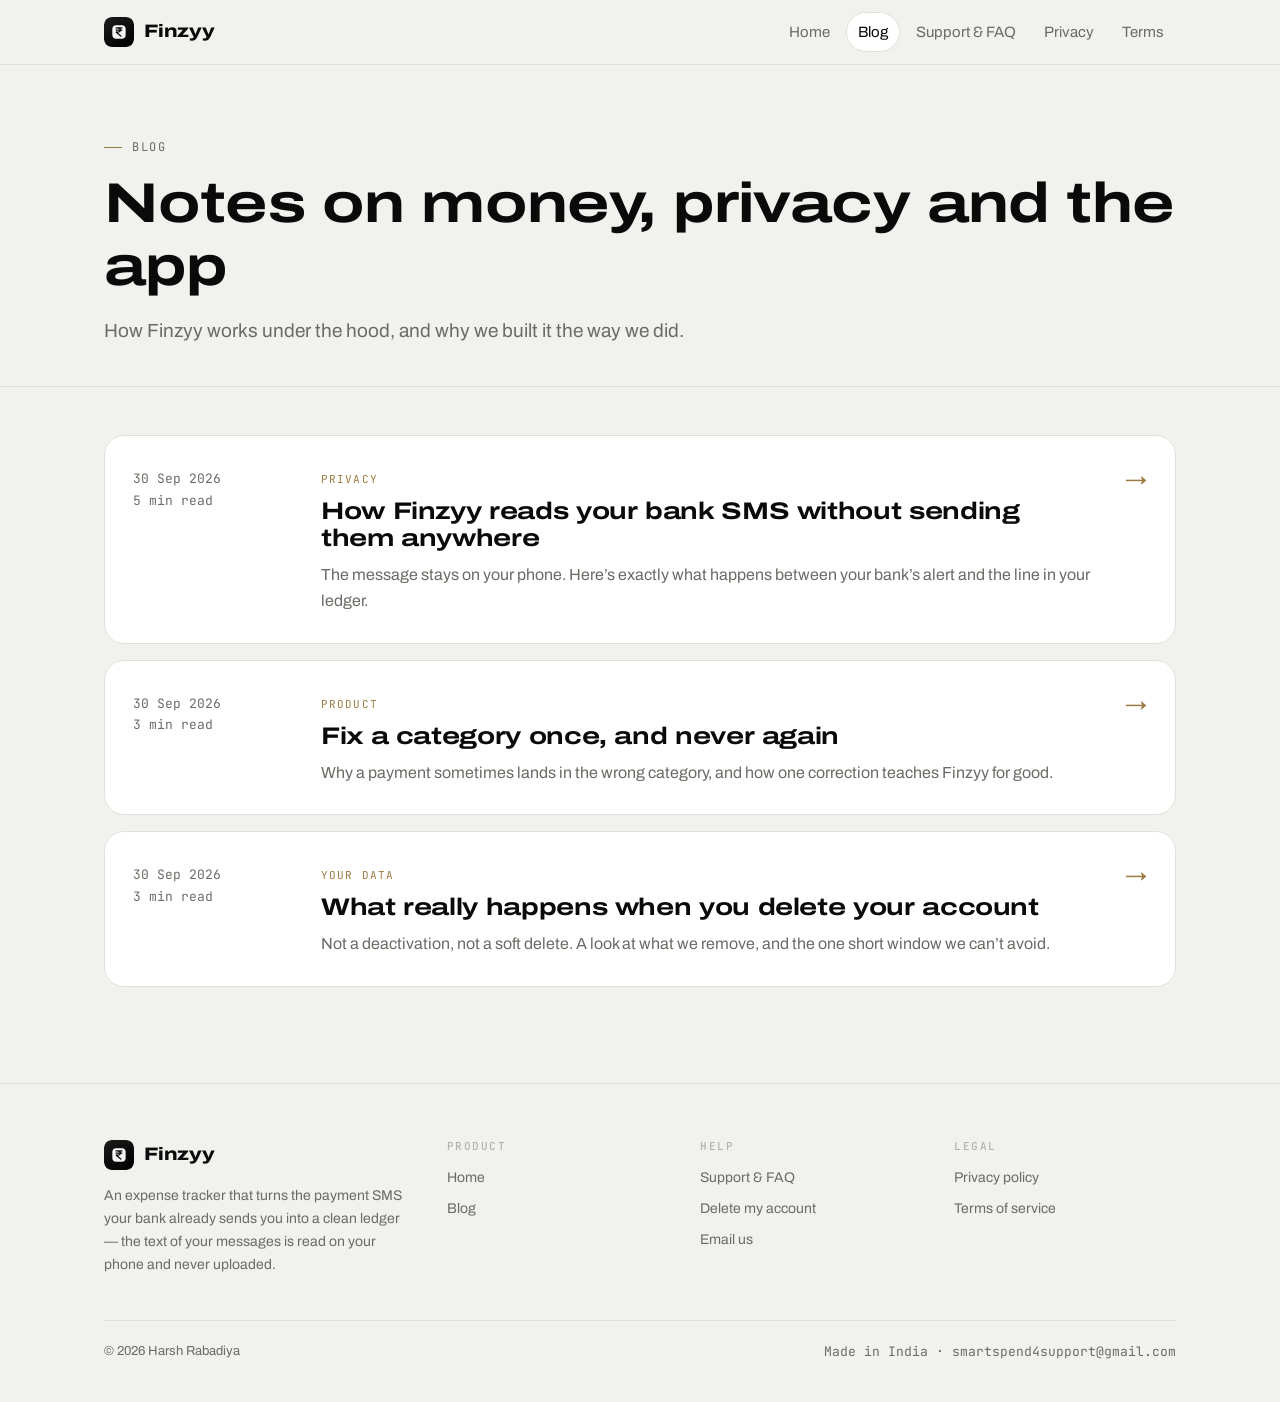
==== commit 13b283c0: "Merge firstproject main: secret cleanup, dead-code archive, store listing His four commits removed c" ====
--- a/docs/blog/index.html
+++ b/docs/blog/index.html
@@ -24,14 +24,14 @@
 </header>
 <main id="main">
 <div class="doc-hero"><div class="wrap"><span class="eyebrow">Blog</span><h1>Notes on money, privacy and the app</h1><p class="lead">How Finzyy works under the hood, and why we built it the way we did.</p></div></div>
-<div class="wrap"><div class="posts"><a class="post-card" href="../blog/how-smartspend-reads-bank-sms.html"><span class="date mono">30 Sep 2026<br>5 min read</span><div><span class="tag">Privacy</span><h2>How Finzyy reads your bank SMS without sending them anywhere</h2><p>The message stays on your phone. Here&rsquo;s exactly what happens between your bank&rsquo;s alert and the line in your ledger.</p></div><span class="go">&rarr;</span></a><a class="post-card" href="../blog/categories-that-learn.html"><span class="date mono">30 Sep 2026<br>3 min read</span><div><span class="tag">Product</span><h2>Fix a category once, and never again</h2><p>Why a payment sometimes lands in the wrong category, and how one correction teaches Finzyy for good.</p></div><span class="go">&rarr;</span></a><a class="post-card" href="../blog/what-happens-when-you-delete-your-account.html"><span class="date mono">30 Sep 2026<br>3 min read</span><div><span class="tag">Your data</span><h2>What really happens when you delete your account</h2><p>Not a deactivation, not a soft delete. A look at what we remove, and the one short window we can&rsquo;t avoid.</p></div><span class="go">&rarr;</span></a></div></div>
+<div class="wrap"><div class="posts"><a class="post-card" href="../blog/how-finzyy-reads-bank-sms.html"><span class="date mono">30 Sep 2026<br>5 min read</span><div><span class="tag">Privacy</span><h2>How Finzyy reads your bank SMS without sending them anywhere</h2><p>The message stays on your phone. Here&rsquo;s exactly what happens between your bank&rsquo;s alert and the line in your ledger.</p></div><span class="go">&rarr;</span></a><a class="post-card" href="../blog/categories-that-learn.html"><span class="date mono">30 Sep 2026<br>3 min read</span><div><span class="tag">Product</span><h2>Fix a category once, and never again</h2><p>Why a payment sometimes lands in the wrong category, and how one correction teaches Finzyy for good.</p></div><span class="go">&rarr;</span></a><a class="post-card" href="../blog/what-happens-when-you-delete-your-account.html"><span class="date mono">30 Sep 2026<br>3 min read</span><div><span class="tag">Your data</span><h2>What really happens when you delete your account</h2><p>Not a deactivation, not a soft delete. A look at what we remove, and the one short window we can&rsquo;t avoid.</p></div><span class="go">&rarr;</span></a></div></div>
 </main>
 <footer class="site-footer">
   <div class="wrap">
     <div class="foot">
       <div>
         <a class="brand" href="../index.html"><img src="../assets/logo.svg" alt="" width="30" height="30"><span>Finzyy</span></a>
-        <p>An expense tracker that turns the payment SMS your bank already sends you into a clean ledger &mdash; read on your phone, never uploaded.</p>
+        <p>An expense tracker that turns the payment SMS your bank already sends you into a clean ledger &mdash; the text of your messages is read on your phone and never uploaded.</p>
       </div>
       <div><h3>Product</h3><ul><li><a href="../index.html">Home</a></li><li><a href="../blog/index.html">Blog</a></li></ul></div>
       <div><h3>Help</h3><ul><li><a href="../support.html">Support &amp; FAQ</a></li><li><a href="../delete-account.html">Delete my account</a></li><li><a href="mailto:smartspend4support@gmail.com">Email us</a></li></ul></div>
